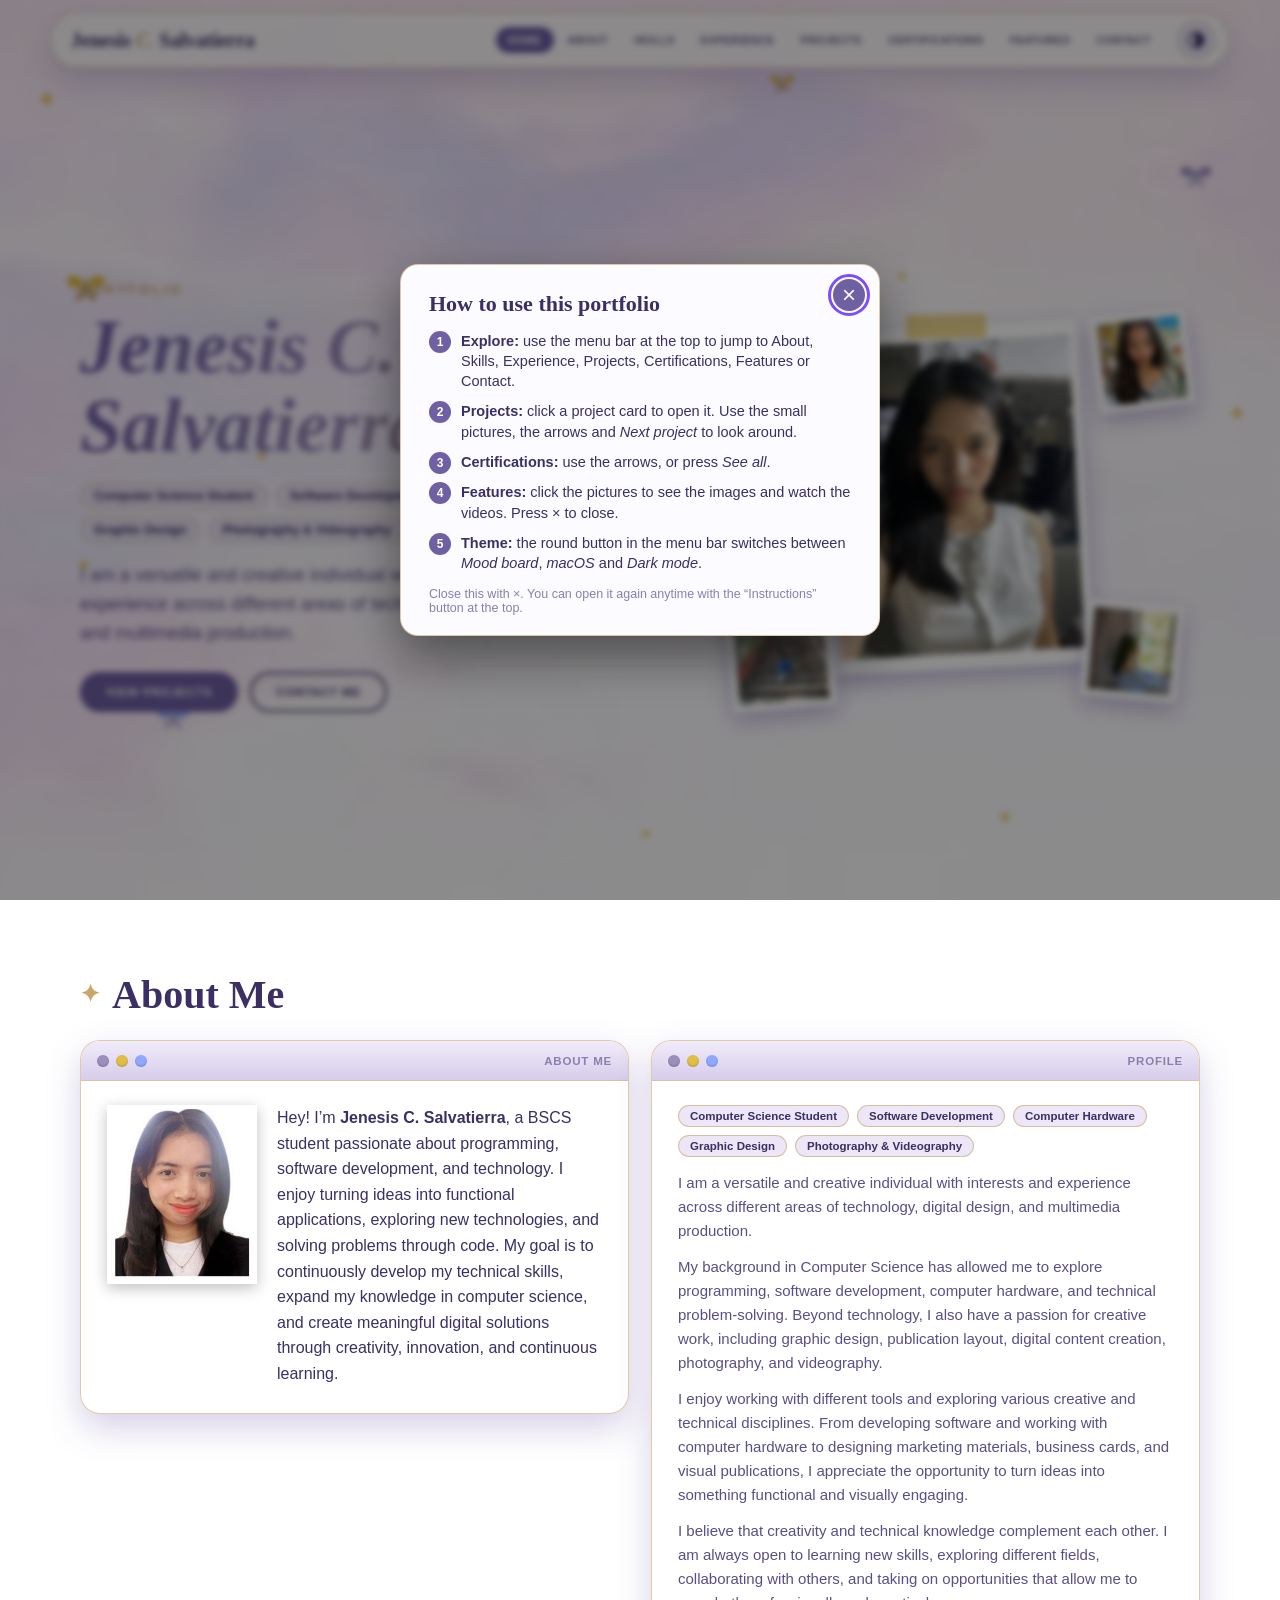
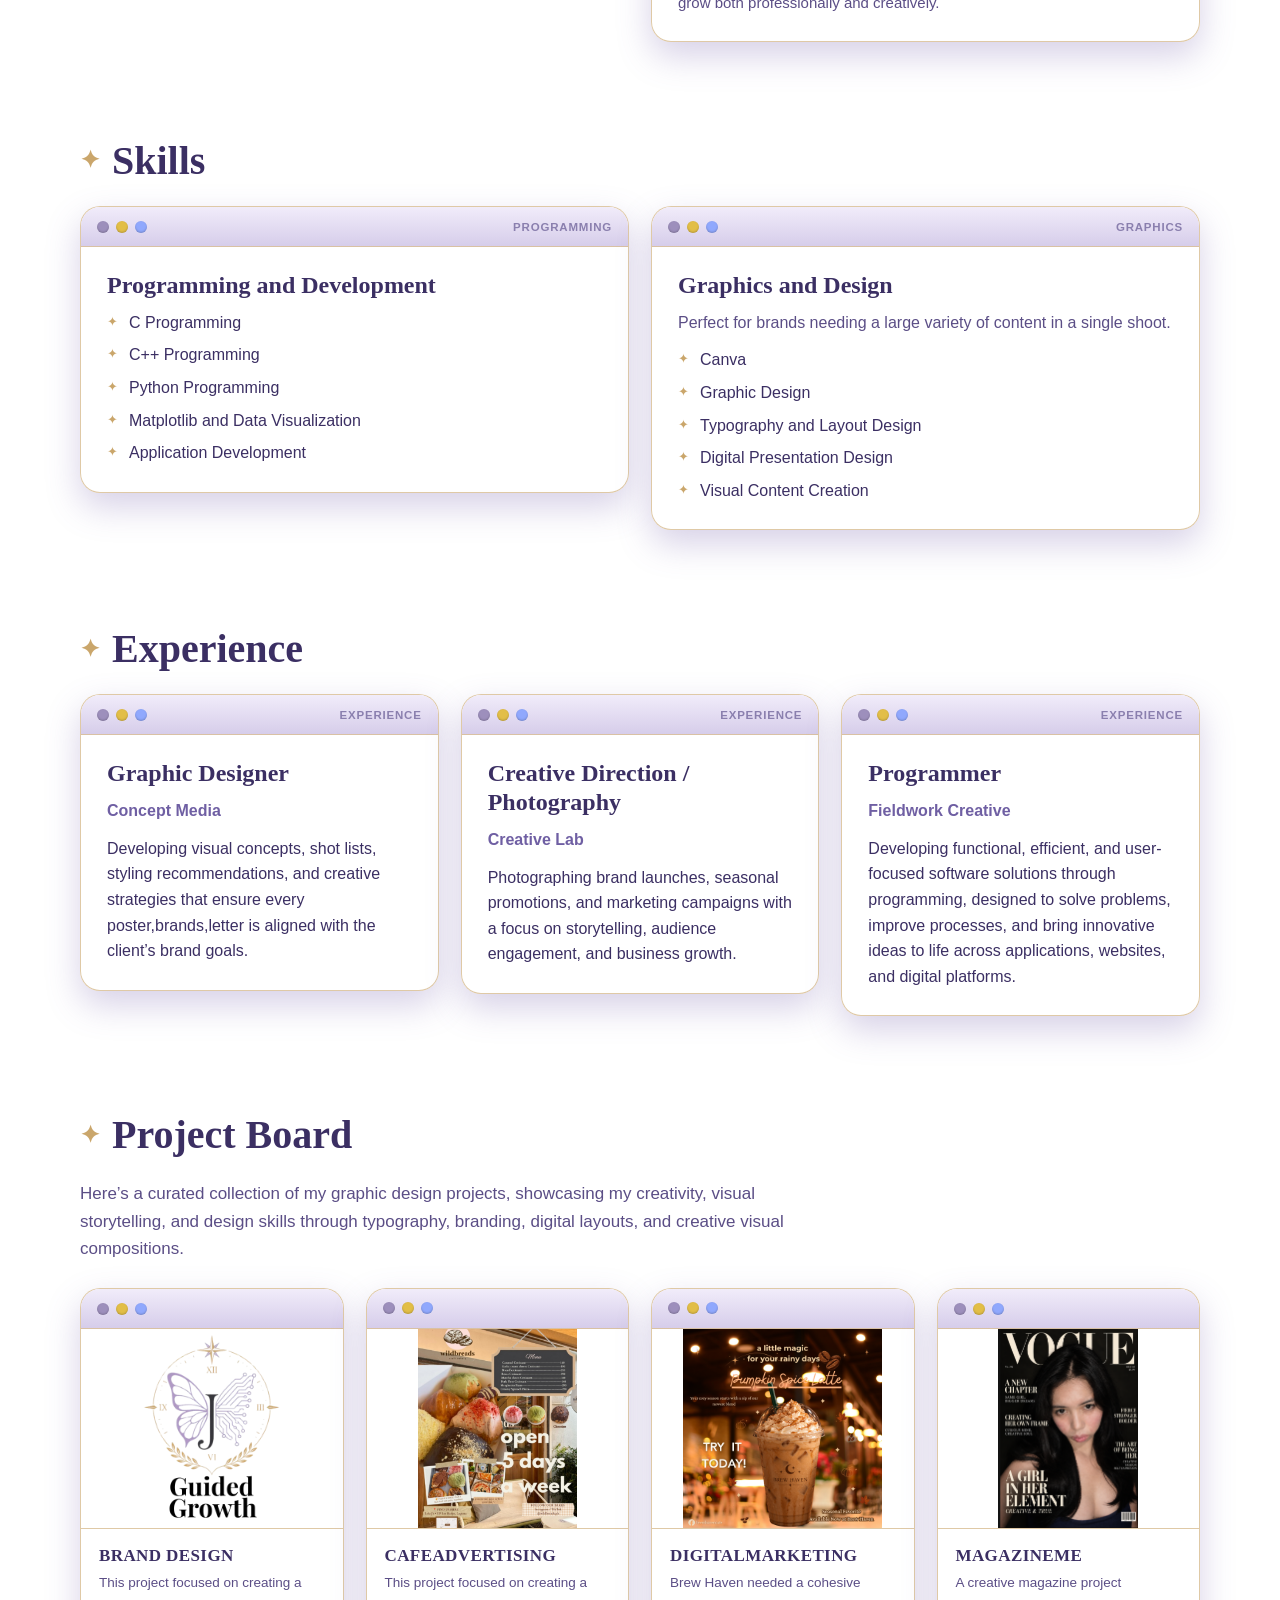
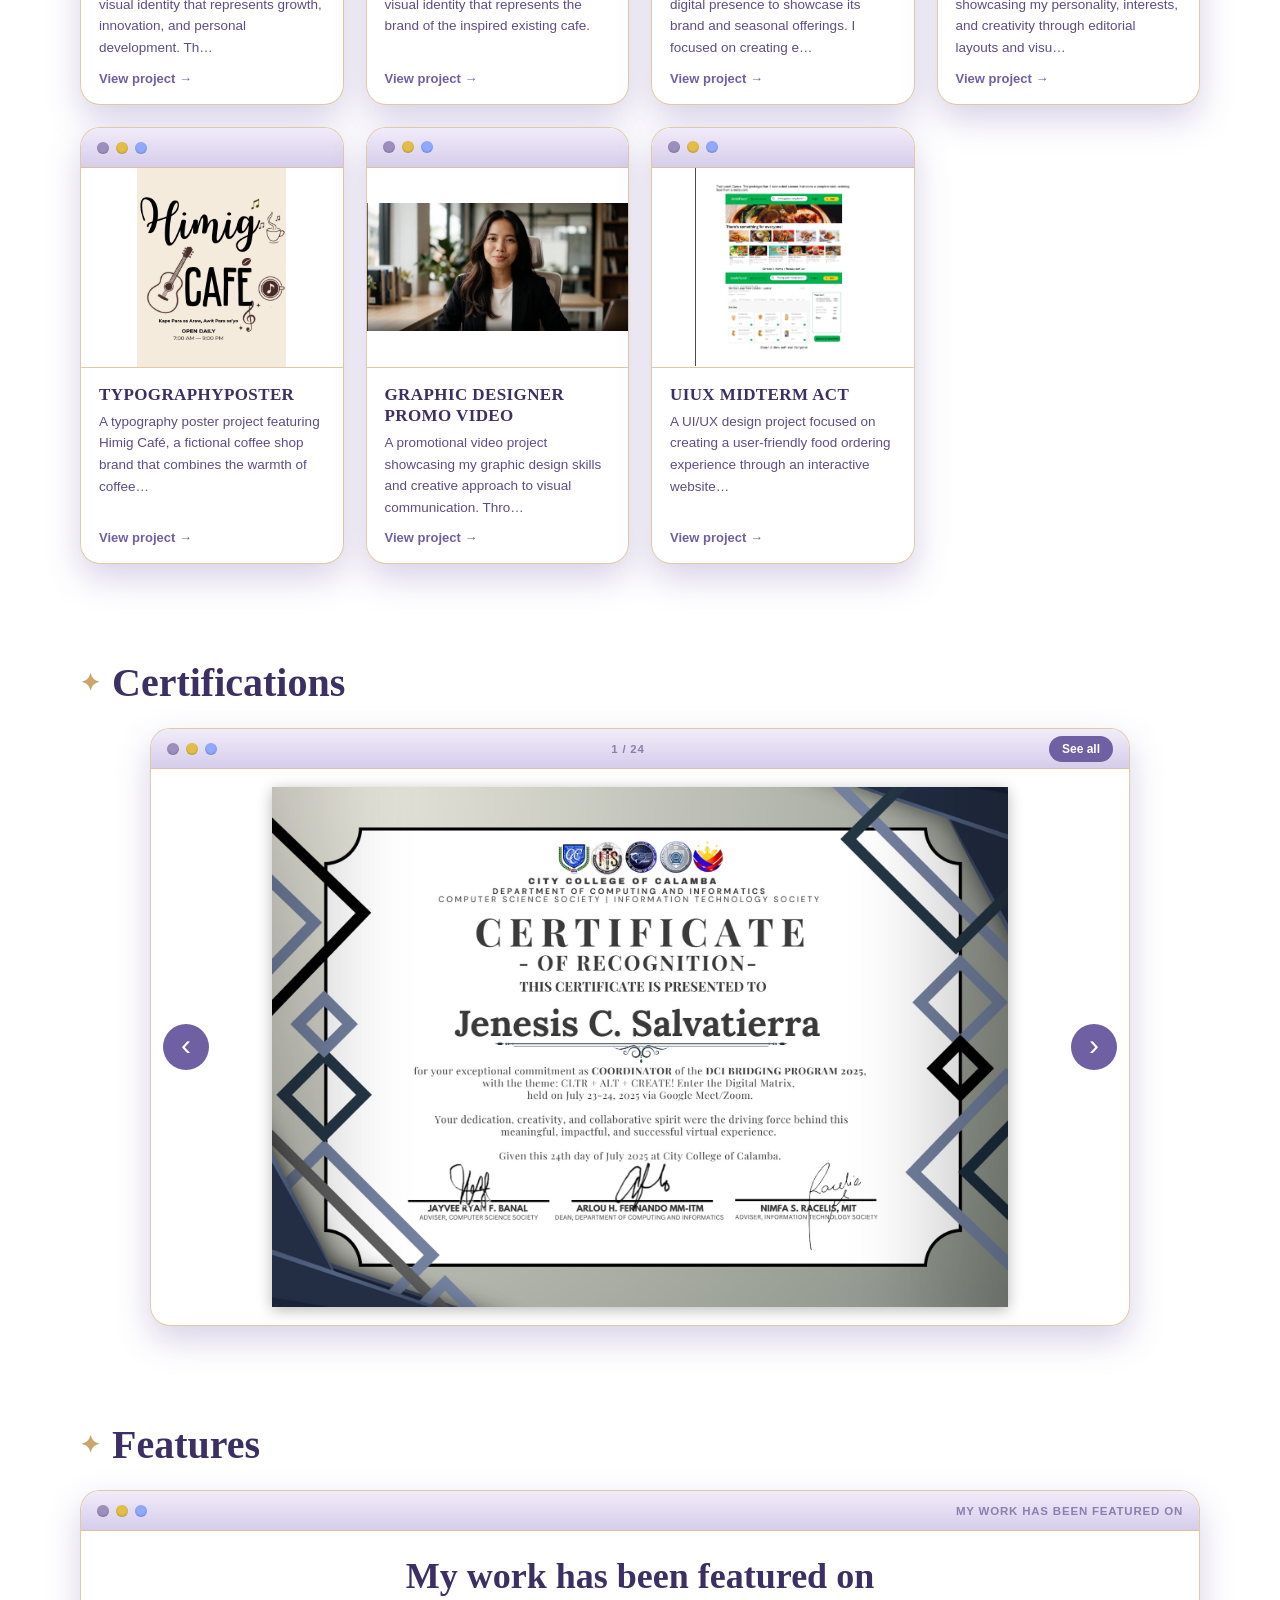
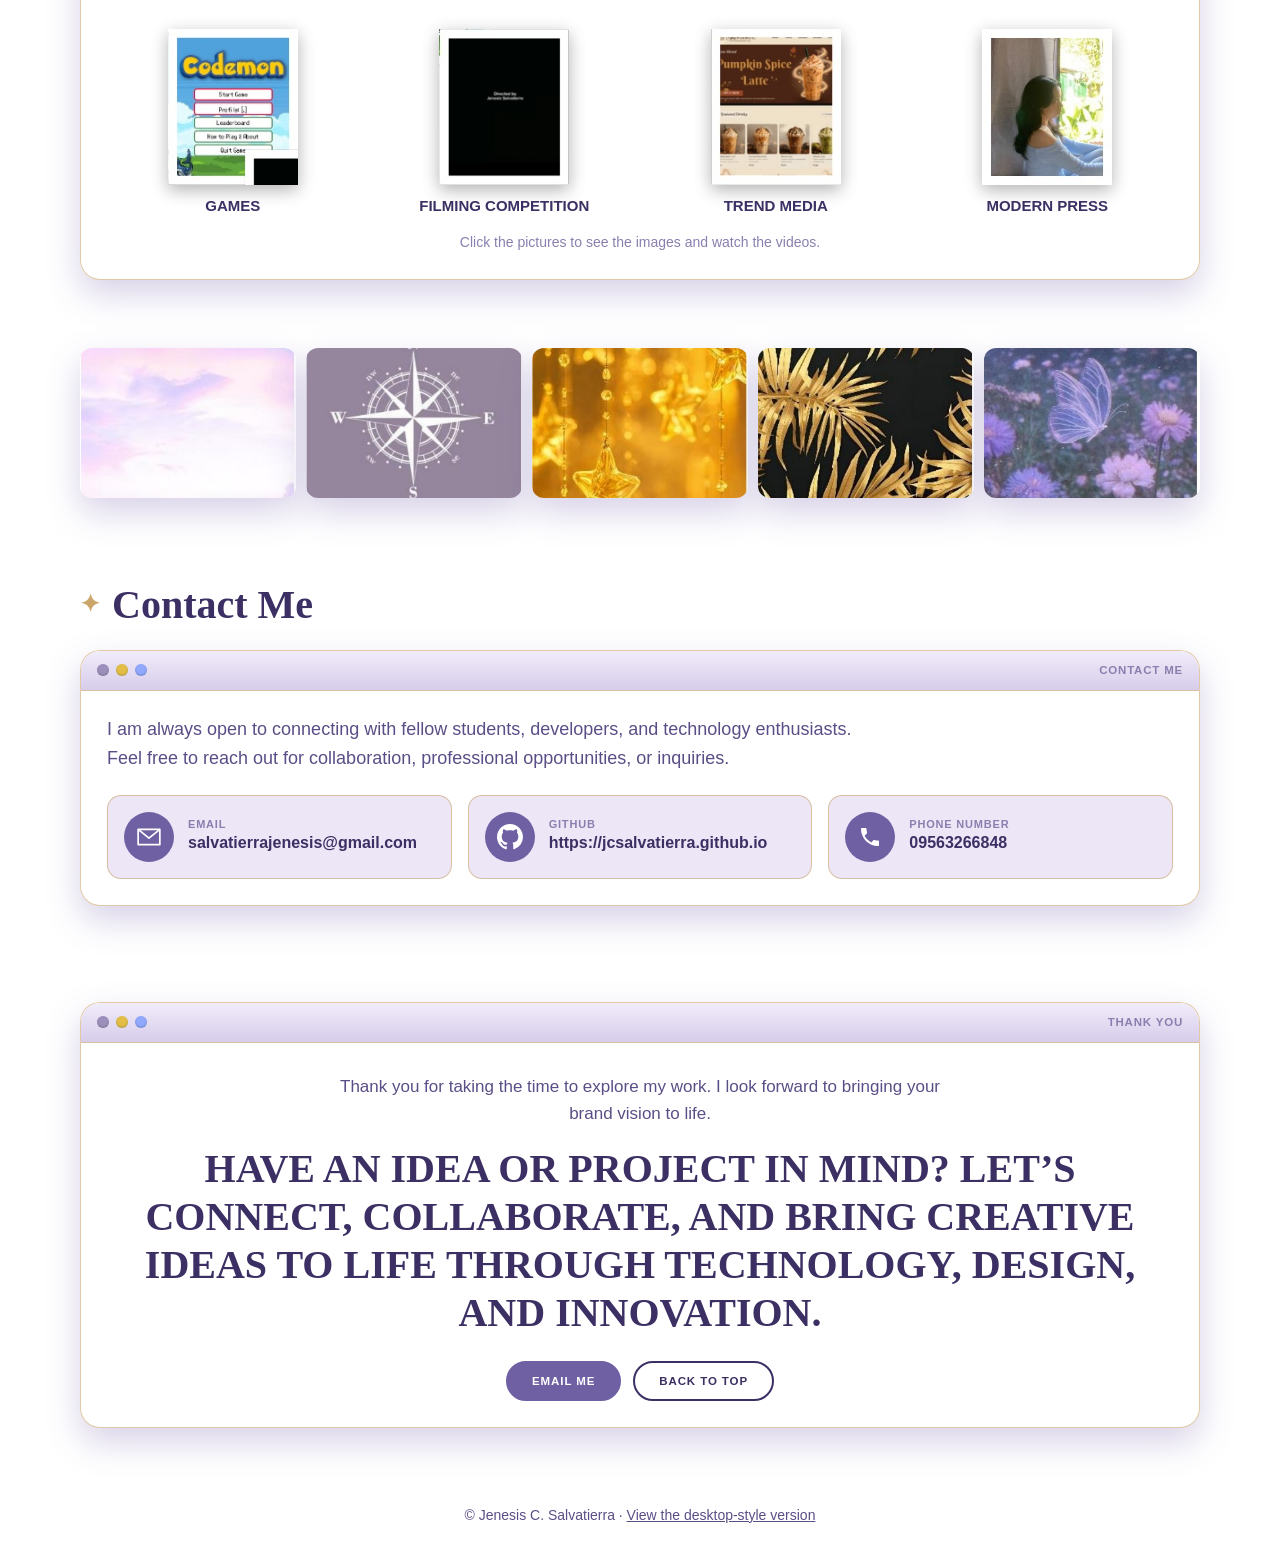
==== traditional.html @ 8876b39f "Add files via upload" ====
<!DOCTYPE html>
<html lang="en">
<head>
<meta charset="utf-8">
<meta name="viewport" content="width=device-width, initial-scale=1">
<title>Jenesis C. Salvatierra | Portfolio</title>
<script>try{var t=localStorage.getItem('tradTheme');document.documentElement.dataset.theme=(t==='mac'||t==='dark')?t:'gg'}catch(e){document.documentElement.dataset.theme='gg'}</script>
<link rel="stylesheet" href="css/trad.css">
</head>
<body>
<a class="skip" href="#main">Skip to content</a>
<div id="bgl"></div><div id="decor" aria-hidden="true"></div>

<header class="nav" id="nav">
 <a class="brand" href="#home">Jenesis <i>C.</i> Salvatierra</a>
 <nav id="links" aria-label="Main">
  <a href="#home">Home</a><a href="#about">About</a><a href="#skills">Skills</a><a href="#experience">Experience</a><a href="#projects">Projects</a><a href="#certifications">Certifications</a><a href="#features">Features</a><a href="#contact">Contact</a>
 </nav>
 <div class="acts">
  <button class="pillbtn" id="gbtn" hidden aria-label="Open instructions"><svg viewBox="0 0 24 24" width="16" height="16" fill="none" stroke="currentColor" stroke-width="2" stroke-linecap="round"><circle cx="12" cy="12" r="9"/><path d="M12 11v6M12 7.500v.1"/></svg><span>Instructions</span></button>
  <div class="thwrap"><button class="round" id="themebtn" aria-label="Change theme" aria-haspopup="true" aria-expanded="false"><svg viewBox="0 0 24 24" width="20" height="20" fill="none" stroke="currentColor" stroke-width="2"><circle cx="12" cy="12" r="9"/><path d="M12 3a9 9 0 010 18z" fill="currentColor"/></svg></button>
  <div id="thememenu" role="menu" hidden><p>Theme</p><button role="menuitemradio" data-t="gg" aria-checked="true"><i class="sw-gg"></i>Mood board</button><button role="menuitemradio" data-t="mac" aria-checked="false"><i class="sw-mac"></i>macOS</button><button role="menuitemradio" data-t="dark" aria-checked="false"><i class="sw-dark"></i>Dark mode</button></div></div>
  <button class="round burger" id="burger" aria-label="Menu" aria-expanded="false"><svg viewBox="0 0 24 24" width="20" height="20" stroke="currentColor" stroke-width="2.200" stroke-linecap="round"><path d="M3 6h18M3 12h18M3 18h18"/></svg></button>
 </div>
</header>

<main id="main">
<section id="home" class="hero sec">
 <div class="hero-t rv">
  <p class="eyebrow">Portfolio</p>
  <h1>Jenesis <i>C.</i> Salvatierra</h1>
  <ul class="chips"><li>Computer Science Student</li><li>Software Development</li><li>Computer Hardware</li><li>Graphic Design</li><li>Photography &amp; Videography</li></ul>
  <p class="lead">I am a versatile and creative individual with interests and experience across different areas of technology, digital design, and multimedia production.</p>
  <div class="cta"><a class="btn" href="#projects">View Projects</a><a class="btn ghost" href="#contact">Contact Me</a></div>
 </div>
 <div class="hero-i rv" aria-hidden="false">
  <img class="mark" src="gg_icon.png" alt="">
  <figure class="pol big"><img src="profile.jpg" alt="Portrait of Jenesis C. Salvatierra"></figure>
  <figure class="pol s1"><img src="f_about_0.jpg" alt=""></figure>
  <figure class="pol s2"><img src="f_about_4.jpg" alt=""></figure>
  <figure class="pol s3"><img src="f_about_5.jpg" alt=""></figure>
  <figure class="pol s4"><img src="f_about_6.jpg" alt=""></figure>
 </div>
</section>

<section id="about" class="sec">
 <h2 class="sh rv"><b>✦</b> About Me</h2>
 <div class="grid2">
  <article class="win rv"><div class="wb"><i></i><i></i><i></i><span>about me</span></div>
   <div class="wc about"><img src="portrait.jpg" alt="Jenesis C. Salvatierra" class="ab-img"><p>Hey! I’m <b>Jenesis C. Salvatierra</b>, a BSCS student passionate about programming, software development, and technology. I enjoy turning ideas into functional applications, exploring new technologies, and solving problems through code. My goal is to continuously develop my technical skills, expand my knowledge in computer science, and create meaningful digital solutions through creativity, innovation, and continuous learning.</p></div></article>
  <article class="win rv"><div class="wb"><i></i><i></i><i></i><span>profile</span></div>
   <div class="wc prof"><ul class="chips sm"><li>Computer Science Student</li><li>Software Development</li><li>Computer Hardware</li><li>Graphic Design</li><li>Photography &amp; Videography</li></ul>
   <p>I am a versatile and creative individual with interests and experience across different areas of technology, digital design, and multimedia production.</p>
   <p>My background in Computer Science has allowed me to explore programming, software development, computer hardware, and technical problem-solving. Beyond technology, I also have a passion for creative work, including graphic design, publication layout, digital content creation, photography, and videography.</p>
   <p>I enjoy working with different tools and exploring various creative and technical disciplines. From developing software and working with computer hardware to designing marketing materials, business cards, and visual publications, I appreciate the opportunity to turn ideas into something functional and visually engaging.</p>
   <p>I believe that creativity and technical knowledge complement each other. I am always open to learning new skills, exploring different fields, collaborating with others, and taking on opportunities that allow me to grow both professionally and creatively.</p></div></article>
 </div>
</section>

<section id="skills" class="sec">
 <h2 class="sh rv"><b>✦</b> Skills</h2>
 <div class="grid2">
  <article class="win rv"><div class="wb"><i></i><i></i><i></i><span>programming</span></div><div class="wc"><h3>Programming and Development</h3><ul class="list"><li>C Programming</li><li>C++ Programming</li><li>Python Programming</li><li>Matplotlib and Data Visualization</li><li>Application Development</li></ul></div></article>
  <article class="win rv"><div class="wb"><i></i><i></i><i></i><span>graphics</span></div><div class="wc"><h3>Graphics and Design</h3><p class="sub">Perfect for brands needing a large variety of content in a single shoot.</p><ul class="list"><li>Canva</li><li>Graphic Design</li><li>Typography and Layout Design</li><li>Digital Presentation Design</li><li>Visual Content Creation</li></ul></div></article>
 </div>
</section>

<section id="experience" class="sec">
 <h2 class="sh rv"><b>✦</b> Experience</h2>
 <div class="grid3">
  <article class="win rv"><div class="wb"><i></i><i></i><i></i><span>experience</span></div><div class="wc"><h3>Graphic Designer</h3><p class="org">Concept Media</p><p>Developing visual concepts, shot lists, styling recommendations, and creative strategies that ensure every poster,brands,letter is aligned with the client’s brand goals.</p></div></article>
  <article class="win rv"><div class="wb"><i></i><i></i><i></i><span>experience</span></div><div class="wc"><h3>Creative Direction / Photography</h3><p class="org">Creative Lab</p><p>Photographing brand launches, seasonal promotions, and marketing campaigns with a focus on storytelling, audience engagement, and business growth.</p></div></article>
  <article class="win rv"><div class="wb"><i></i><i></i><i></i><span>experience</span></div><div class="wc"><h3>Programmer</h3><p class="org">Fieldwork Creative</p><p>Developing functional, efficient, and user-focused software solutions through programming, designed to solve problems, improve processes, and bring innovative ideas to life across applications, websites, and digital platforms.</p></div></article>
 </div>
</section>

<section id="projects" class="sec">
 <h2 class="sh rv"><b>✦</b> Project Board</h2>
 <p class="intro rv">Here’s a curated collection of my graphic design projects, showcasing my creativity, visual storytelling, and design skills through typography, branding, digital layouts, and creative visual compositions.</p>
 <div class="pgrid" id="pgrid"></div>
</section>

<section id="certifications" class="sec">
 <h2 class="sh rv"><b>✦</b> Certifications</h2>
 <article class="win rv cert" id="cert"><div class="wb"><i></i><i></i><i></i><span id="ccnt"></span><button class="mini" id="cseeall">See all</button></div>
  <div class="cview"><button class="ar l" id="cprev" aria-label="Previous certificate">‹</button><div class="cimg" id="cimg"></div><button class="ar r" id="cnext" aria-label="Next certificate">›</button></div>
  <div class="cgrid" id="cgrid"></div></article>
</section>

<section id="features" class="sec">
 <h2 class="sh rv"><b>✦</b> Features</h2>
 <article class="win rv"><div class="wb"><i></i><i></i><i></i><span>my work has been featured on</span></div>
  <div class="wc"><h3 class="center big">My work has been featured on</h3>
  <div class="fgrid" id="fgrid"></div>
  <p class="hint">Click the pictures to see the images and watch the videos.</p></div></article>
</section>

<div class="strip" aria-hidden="true"><img src="mb_sky.jpg" alt=""><img src="mb_compass.jpg" alt=""><img src="mb_stars.jpg" alt=""><img src="mb_leaves.jpg" alt=""><img src="mb_butterfly.jpg" alt=""></div>

<section id="contact" class="sec">
 <h2 class="sh rv"><b>✦</b> Contact Me</h2>
 <article class="win rv"><div class="wb"><i></i><i></i><i></i><span>contact me</span></div>
  <div class="wc"><p class="lead2">I am always open to connecting with fellow students, developers, and technology enthusiasts. Feel free to reach out for collaboration, professional opportunities, or inquiries.</p>
  <ul class="contact">
   <li><span class="ci"><svg viewBox="0 0 24 24" width="26" height="26" fill="none" stroke="currentColor" stroke-width="1.600" stroke-linejoin="round"><rect x="2" y="5" width="20" height="14"/><path d="M2 5l10 8 10-8"/></svg></span><div><small>Email</small><a href="mailto:salvatierrajenesis@gmail.com">salvatierrajenesis@gmail.com</a></div></li>
   <li><span class="ci"><svg viewBox="0 0 16 16" width="26" height="26" fill="currentColor"><path d="M8 0C3.58 0 0 3.58 0 8c0 3.54 2.29 6.53 5.47 7.59.4.07.55-.17.55-.38 0-.19-.01-.82-.01-1.49-2.01.37-2.53-.49-2.69-.94-.09-.23-.48-.94-.82-1.13-.28-.15-.68-.52-.01-.53.63-.01 1.08.58 1.23.82.72 1.21 1.87.87 2.33.66.07-.52.28-.87.51-1.07-1.78-.2-3.64-.89-3.64-3.95 0-.87.31-1.59.82-2.15-.08-.2-.36-1.02.08-2.12 0 0 .67-.21 2.2.82.64-.18 1.32-.27 2-.27.68 0 1.36.09 2 .27 1.53-1.04 2.2-.82 2.2-.82.44 1.1.16 1.92.08 2.12.51.56.82 1.27.82 2.15 0 3.07-1.87 3.75-3.65 3.95.29.25.54.73.54 1.48 0 1.07-.01 1.93-.01 2.2 0 .21.15.46.55.38A8.013 8.013 0 0016 8c0-4.42-3.58-8-8-8z"/></svg></span><div><small>GitHub</small><a href="https://jcsalvatierra.github.io" target="_blank" rel="noopener">https://jcsalvatierra.github.io</a></div></li>
   <li><span class="ci"><svg viewBox="0 0 24 24" width="24" height="24" fill="currentColor"><path d="M6.600 10.800c1.400 2.800 3.800 5.100 6.600 6.600l2.200-2.200c.3-.3.7-.4 1-.2 1.100.4 2.300.6 3.600.6.6 0 1 .4 1 1V20c0 .6-.4 1-1 1C10.600 21 3 13.400 3 4c0-.6.4-1 1-1h3.500c.6 0 1 .4 1 1 0 1.300.2 2.500.6 3.600.1.300 0 .7-.2 1z"/></svg></span><div><small>Phone Number</small><a href="tel:09563266848">09563266848</a></div></li>
  </ul></div></article>
</section>

<section id="thanks" class="sec thanks">
 <article class="win rv"><div class="wb"><i></i><i></i><i></i><span>thank you</span></div>
  <div class="wc center"><p class="tk">Thank you for taking the time to explore my work. I look forward to bringing your brand vision to life.</p>
  <h2 class="tkh">HAVE AN IDEA OR PROJECT IN MIND? LET’S CONNECT, COLLABORATE, AND BRING CREATIVE IDEAS TO LIFE THROUGH TECHNOLOGY, DESIGN, AND INNOVATION.</h2>
  <div class="cta c"><a class="btn" href="mailto:salvatierrajenesis@gmail.com">Email Me</a><a class="btn ghost" href="#home">Back to top</a></div></div></article>
</section>
</main>

<footer class="foot"><p>© Jenesis C. Salvatierra · <a href="index.html">View the desktop-style version</a></p></footer>

<!-- project viewer -->
<div id="pv" class="ov" role="dialog" aria-modal="true" aria-labelledby="pvt" hidden>
 <div class="win pvw"><div class="wb"><i></i><i></i><i></i><b id="pvt"></b><button class="x" id="pvx" aria-label="Close project">×</button></div>
  <div class="pvb"><div class="pvl"><div class="stage"><button class="ar l" id="pip" aria-label="Previous image">‹</button><img id="pvi" alt=""><button class="ar r" id="pin" aria-label="Next image">›</button></div><div class="ths" id="pvth"></div></div>
  <div class="pvr"><div id="pvd" class="pvd"></div><div id="pvk" class="pvk"></div><div class="pvnav"><a id="pprev" href="#projects">‹ Previous project</a><a id="pnext" href="#projects">Next project ›</a></div></div></div></div>
</div>
<!-- features viewer -->
<div id="fv" class="ov" role="dialog" aria-modal="true" aria-labelledby="ft" hidden>
 <div class="win fvw"><div class="wb"><i></i><i></i><i></i><b id="ft"></b><button class="x" id="fx" aria-label="Close preview">×</button></div>
  <div class="fh"><span id="fa"></span></div><iframe id="ff" title="Preview" allowfullscreen></iframe><p class="fn">If the preview doesn’t load, use “Open in new tab”.</p></div>
</div>
<!-- instructions -->
<div id="guide" class="ov gd" role="dialog" aria-modal="true" aria-labelledby="gt">
 <div class="gbox"><button class="x" id="gx" aria-label="Close instructions">×</button><h2 id="gt">How to use this portfolio</h2><ol>
 <li><b>Explore:</b> use the menu bar at the top to jump to About, Skills, Experience, Projects, Certifications, Features or Contact.</li>
 <li><b>Projects:</b> click a project card to open it. Use the small pictures, the arrows and <i>Next project</i> to look around.</li>
 <li><b>Certifications:</b> use the arrows, or press <i>See all</i>.</li>
 <li><b>Features:</b> click the pictures to see the images and watch the videos. Press × to close.</li>
 <li><b>Theme:</b> the round button in the menu bar switches between <i>Mood board</i>, <i>macOS</i> and <i>Dark mode</i>.</li></ol>
 <p class="gf">Close this with ×. You can open it again anytime with the “Instructions” button at the top.</p></div>
</div>

<script src="js/data.js"></script>
<script src="js/trad.js"></script>
</body>
</html>
---- css/trad.css ----
/* ===== Themes ===== */
:root,[data-theme=gg]{--bgimg:url(../bg_gg.jpg);--bgf:none;--ov:rgba(255,255,255,.28);--ink:#3b2f63;--ink2:#5b4e86;--muted:#8a7fae;--card:rgba(255,255,255,.86);--bar:linear-gradient(#f1ecfa,#d6cdea);--line:rgba(202,166,107,.6);--acc:#6f5fa3;--acc-h:#8575b8;--acc-ink:#fff;--gold:#CAA66B;--chip:#ece6f7;--nav:rgba(255,255,255,.72);--sh:0 14px 34px rgba(110,90,170,.28);--r:20px;--dr:#9D8FBC;--do:#E2BE47;--dg:#90A8FD;--hf:"Playfair Display",Georgia,"Times New Roman",serif;--lf:"Lovelo","Montserrat","Arial Black",Arial,sans-serif;--page:#fcfbff}
[data-theme=mac]{--bgimg:url(../wallpaper.jpg);--bgf:grayscale(1) brightness(1.12);--ov:rgba(255,255,255,.42);--ink:#111;--ink2:#444;--muted:#777;--card:rgba(255,255,255,.92);--bar:linear-gradient(#f8f8f8,#d3d3d3);--line:#cfcfcf;--acc:#1c1c1e;--acc-h:#3a3a3c;--acc-ink:#fff;--gold:#888;--chip:#ececec;--nav:rgba(255,255,255,.7);--sh:0 12px 28px rgba(0,0,0,.28);--r:14px;--dr:#ff3b30;--do:#ffa31a;--dg:#2cc840;--hf:"Helvetica Neue",Helvetica,Arial,sans-serif;--lf:Arial,sans-serif;--page:#fff}
[data-theme=dark]{--bgimg:url(../wallpaper.jpg);--bgf:grayscale(1) brightness(.3) contrast(1.05);--ov:rgba(0,0,0,0);--ink:#f2f2f7;--ink2:#c7c7cc;--muted:#98989d;--card:rgba(36,36,39,.9);--bar:linear-gradient(#48484b,#2d2d2f);--line:#3a3a3c;--acc:#f2f2f7;--acc-h:#d1d1d6;--acc-ink:#1c1c1e;--gold:#999;--chip:#3a3a3c;--nav:rgba(30,30,33,.75);--sh:0 14px 34px rgba(0,0,0,.6);--r:14px;--dr:#ff3b30;--dg:#2cc840;--do:#ffa31a;--hf:"Helvetica Neue",Helvetica,Arial,sans-serif;--lf:Arial,sans-serif;--page:#1c1c1e}
*{box-sizing:border-box;margin:0;padding:0}
html{scroll-behavior:smooth;scroll-padding-top:92px}
@media (prefers-reduced-motion:reduce){html{scroll-behavior:auto}*{animation:none!important;transition:none!important}.rv{opacity:1!important;transform:none!important}}
body{font:16px/1.6 "Helvetica Neue",Helvetica,Arial,sans-serif;color:var(--ink);min-height:100vh;overflow-x:hidden}
body.lock{overflow:hidden}
#bgl{position:fixed;inset:0;z-index:-2;background:var(--bgimg) center/cover no-repeat;filter:var(--bgf)}
#bgl:after{content:"";position:absolute;inset:0;background:var(--ov)}
#decor{position:fixed;inset:0;z-index:-1;pointer-events:none;display:none}
[data-theme=gg] #decor{display:block}
@keyframes bf{0%,100%{transform:translateY(0) rotate(-6deg)}50%{transform:translateY(-14px) rotate(6deg)}}
@keyframes tw{0%,100%{opacity:.3;transform:scale(.8)}50%{opacity:1;transform:scale(1.15)}}
.bf{position:absolute;animation:bf 6s ease-in-out infinite}.sp{position:absolute;animation:tw 3.5s ease-in-out infinite}
a{color:inherit;text-decoration:none}
a:focus-visible,button:focus-visible{outline:3px solid #7c4dff;outline-offset:2px}
.skip{position:absolute;left:-999px;top:8px;background:var(--acc);color:var(--acc-ink);padding:8px 14px;border-radius:8px;z-index:200}
.skip:focus{left:8px}
/* nav */
.nav{position:sticky;top:12px;z-index:50;margin:12px auto 0;width:min(1180px,calc(100% - 24px));display:flex;align-items:center;gap:14px;padding:8px 14px;border-radius:999px;background:var(--nav);backdrop-filter:blur(14px);-webkit-backdrop-filter:blur(14px);border:1px solid var(--line);box-shadow:var(--sh)}
.brand{font:600 20px var(--hf);white-space:nowrap;padding-left:6px}.brand i{font-style:italic;color:var(--gold)}
#links{display:flex;gap:2px;margin-left:auto}
#links a{padding:7px 12px;border-radius:999px;font:600 13.5px Arial,sans-serif;color:var(--ink2);transition:background .15s,color .15s}
[data-theme=gg] #links a{font-family:var(--lf);font-size:10.5px;letter-spacing:.6px;text-transform:uppercase}
#links a:hover{background:var(--chip)}
#links a[aria-current=true]{background:var(--acc);color:var(--acc-ink)}
.acts{display:flex;align-items:center;gap:8px}
.round,.pillbtn{border:1px solid var(--line);background:var(--chip);color:var(--ink);cursor:pointer;display:flex;align-items:center;justify-content:center}
.round{width:38px;height:38px;border-radius:50%}
.pillbtn{height:38px;padding:0 14px;border-radius:19px;gap:6px;font:600 13px Arial,sans-serif}
.pillbtn[hidden]{display:none}
.round:hover,.pillbtn:hover{background:var(--acc);color:var(--acc-ink)}
.burger{display:none}
.thwrap{position:relative}
#thememenu{position:absolute;right:0;top:48px;width:200px;padding:8px;border-radius:14px;background:var(--card);color:var(--ink);border:1px solid var(--line);box-shadow:var(--sh);backdrop-filter:blur(14px);z-index:60}
#thememenu[hidden]{display:none}
#thememenu p{font:600 11px Arial,sans-serif;text-transform:uppercase;letter-spacing:.8px;opacity:.6;padding:4px 8px 6px}
#thememenu button{display:flex;align-items:center;gap:10px;width:100%;border:0;background:none;color:inherit;padding:8px;border-radius:9px;cursor:pointer;font:14px Arial,sans-serif;text-align:left}
#thememenu button:hover{background:var(--chip)}
#thememenu i{width:22px;height:22px;border-radius:50%;border:1px solid rgba(0,0,0,.25);flex:none}
#thememenu button[aria-checked=true]:after{content:"✓";margin-left:auto;font-weight:700}
.sw-mac{background:linear-gradient(135deg,#fff 50%,#9a9a9a 50%)}.sw-dark{background:linear-gradient(135deg,#444 50%,#111 50%)}.sw-gg{background:linear-gradient(135deg,#C1B9D5 34%,#E2BE47 34% 67%,#90A8FD 67%)}
/* layout */
.sec{width:min(1120px,calc(100% - 32px));margin:0 auto;padding:84px 0 12px}
.sh{font:600 clamp(28px,4vw,40px)/1.15 var(--hf);margin-bottom:22px;display:flex;align-items:center;gap:12px}
.sh b{color:var(--gold);font-size:.6em}
.grid2{display:grid;grid-template-columns:1fr 1fr;gap:22px;align-items:start}
.grid3{display:grid;grid-template-columns:repeat(3,1fr);gap:22px;align-items:start}
.rv{opacity:0;transform:translateY(26px);transition:opacity .6s ease,transform .6s ease}.rv.in{opacity:1;transform:none}
/* windows */
.win{background:var(--card);border:1px solid var(--line);border-radius:var(--r);box-shadow:var(--sh);overflow:hidden;backdrop-filter:blur(10px);-webkit-backdrop-filter:blur(10px)}
.wb{display:flex;align-items:center;gap:7px;padding:0 16px;height:40px;background:var(--bar);border-bottom:1px solid var(--line)}
.wb i{width:12px;height:12px;border-radius:50%;flex:none;box-shadow:inset 0 -1px 2px rgba(0,0,0,.2)}
.wb i:nth-child(1){background:var(--dr)}.wb i:nth-child(2){background:var(--do)}.wb i:nth-child(3){background:var(--dg)}
.wb span,.wb b{margin-left:auto;font:600 11.5px Arial,sans-serif;text-transform:uppercase;letter-spacing:.8px;color:var(--muted)}
.wb b{margin:0 auto;color:var(--ink);font-size:12px;overflow:hidden;text-overflow:ellipsis;white-space:nowrap;padding:0 8px}
.wc{padding:24px 26px 26px}
.wc h3{font:600 24px/1.2 var(--hf);margin-bottom:10px}
.wc p+p{margin-top:12px}
.org{font-weight:700;color:var(--acc);margin-bottom:8px}
.sub{color:var(--ink2);margin-bottom:12px}
.list{list-style:none;display:grid;gap:7px}
.list li{padding-left:22px;position:relative}.list li:before{content:"✦";position:absolute;left:0;color:var(--gold);font-size:.8em;top:2px}
.center{text-align:center}.big{font-size:clamp(24px,3.4vw,36px)!important}
/* hero */
.hero{display:grid;grid-template-columns:1.1fr .9fr;gap:30px;align-items:center;min-height:calc(100vh - 80px);padding-top:50px}
.eyebrow{font:600 13px Arial,sans-serif;text-transform:uppercase;letter-spacing:3px;color:var(--gold);margin-bottom:10px}
[data-theme=gg] .eyebrow{font-family:var(--lf)}
.hero h1{font:600 clamp(40px,6.4vw,76px)/1.04 var(--hf);margin-bottom:18px}
[data-theme=gg] .hero h1{background:linear-gradient(100deg,#6f5fa3,#9D8FBC 45%,#CAA66B 85%);-webkit-background-clip:text;background-clip:text;color:transparent;font-style:italic}
.hero h1 i{font-style:italic}
.chips{list-style:none;display:flex;flex-wrap:wrap;gap:8px;margin-bottom:18px}
.chips li{background:var(--chip);border:1px solid var(--line);border-radius:999px;padding:5px 13px;font:600 12.5px Arial,sans-serif}
.chips.sm li{font-size:11.5px;padding:4px 11px}
.lead{font-size:18px;color:var(--ink2);max-width:520px;margin-bottom:24px}
.cta{display:flex;gap:12px;flex-wrap:wrap}.cta.c{justify-content:center}
.btn{display:inline-block;padding:12px 24px;border-radius:999px;background:var(--acc);color:var(--acc-ink);font:600 14px Arial,sans-serif;border:2px solid var(--acc);transition:transform .15s,background .15s;cursor:pointer}
[data-theme=gg] .btn{font-family:var(--lf);font-size:11.5px;letter-spacing:.9px;text-transform:uppercase}
.btn:hover{transform:translateY(-2px);background:var(--acc-h);border-color:var(--acc-h)}
.btn.ghost{background:transparent;color:var(--ink);border-color:var(--ink)}
.btn.ghost:hover{background:var(--ink);color:var(--page)}
.hero-i{position:relative;height:460px;display:flex;align-items:center;justify-content:center}
.mark{position:absolute;width:300px;opacity:.2;left:50%;top:50%;translate:-50% -50%}
.pol{position:absolute;background:#fff;padding:7px;box-shadow:0 8px 22px rgba(0,0,0,.3)}
[data-theme=gg] .pol{box-shadow:0 8px 22px rgba(110,90,170,.4)}
.pol img{display:block;width:100%;height:100%;object-fit:cover}
.pol.big{position:relative;width:260px;transform:rotate(-3deg);padding:8px}.pol.big img{height:327px}
.pol.big:before{content:"";position:absolute;left:50%;top:-12px;width:80px;height:24px;margin-left:-40px;background:rgba(226,190,71,.6);transform:rotate(2deg)}
[data-theme=mac] .pol.big:before,[data-theme=dark] .pol.big:before{background:rgba(190,190,190,.6)}
.s1{width:104px;height:104px;left:2%;top:4%;transform:rotate(6deg)}.s2{width:96px;height:96px;right:2%;top:10%;transform:rotate(-7deg)}.s3{width:104px;height:104px;left:4%;bottom:4%;transform:rotate(-5deg)}.s4{width:96px;height:96px;right:4%;bottom:6%;transform:rotate(5deg)}
/* about */
.about{display:grid;grid-template-columns:150px 1fr;gap:20px;align-items:start}
.ab-img{width:150px;box-shadow:0 4px 14px rgba(0,0,0,.25);background:#fff;border:4px solid #fff}
.prof p{color:var(--ink2);font-size:15px}.prof .chips{margin-bottom:14px}
/* projects */
.intro{max-width:760px;margin-bottom:26px;color:var(--ink2);font-size:17px}
.pgrid{display:grid;grid-template-columns:repeat(auto-fill,minmax(260px,1fr));gap:22px}
.pc{display:flex;flex-direction:column;transition:transform .2s,box-shadow .2s}
.pc:hover{transform:translateY(-6px)}
.pimg{height:200px;background:#fff;display:flex;align-items:center;justify-content:center;border-bottom:1px solid var(--line)}
.pimg img{max-width:100%;max-height:100%;object-fit:contain}
.pcb{padding:16px 18px 18px;display:flex;flex-direction:column;gap:6px;flex:1}
.pt{font:600 17px/1.25 var(--hf);text-transform:uppercase;letter-spacing:.4px}
.pe{font-size:13.5px;color:var(--ink2)}
.go{margin-top:auto;padding-top:6px;font:700 13px Arial,sans-serif;color:var(--acc)}
/* certs */
.cert{max-width:980px;margin:0 auto}
.mini{margin-left:auto;border:0;border-radius:14px;height:26px;padding:0 13px;background:var(--acc);color:var(--acc-ink);font:600 12px Arial,sans-serif;cursor:pointer}
.mini:hover{background:var(--acc-h)}
.cert .wb span{margin-left:auto;margin-right:10px}
.cview{display:flex;align-items:center;gap:8px;padding:18px 12px}
.cimg{flex:1;height:min(62vh,520px);display:flex;align-items:center;justify-content:center}
.cimg img{max-width:100%;max-height:100%;object-fit:contain;background:#fff;box-shadow:0 3px 14px rgba(0,0,0,.28)}
.ar{width:46px;height:46px;border-radius:50%;border:0;background:var(--acc);color:var(--acc-ink);font:400 30px/42px Arial,sans-serif;cursor:pointer;flex:none;padding:0 0 4px}
.ar:hover{background:var(--acc-h)}
.cgrid{padding:18px;display:grid;grid-template-columns:repeat(auto-fill,minmax(150px,1fr));gap:14px;max-height:62vh;overflow-y:auto}
.cgrid[hidden]{display:none}
.cgi{border:0;background:#fff;padding:6px;height:120px;display:flex;align-items:center;justify-content:center;cursor:pointer;position:relative;box-shadow:0 1px 6px rgba(0,0,0,.25);border-radius:4px}
.cgi:hover{transform:scale(1.04)}.cgi img{max-width:100%;max-height:100%;object-fit:contain}
.cgi i{position:absolute;left:5px;top:5px;background:var(--acc);color:var(--acc-ink);font:600 10px Arial,sans-serif;padding:1px 6px;border-radius:8px;font-style:normal}
.cert.gm .cview{display:none}.cert:not(.gm) .cgrid{display:none}
/* features */
.fgrid{display:grid;grid-template-columns:repeat(4,1fr);gap:20px;margin:24px 0 6px}
.fc{border:0;background:none;color:inherit;cursor:pointer;display:flex;flex-direction:column;align-items:center;gap:12px;padding:6px;border-radius:12px;transition:transform .2s}
.fc:hover{transform:translateY(-5px)}
.fc img{width:130px;height:156px;object-fit:cover;background:#fff;box-shadow:0 5px 16px rgba(0,0,0,.3)}
.fc span{font:700 15px/1.2 Arial,sans-serif;text-transform:uppercase;text-align:center}
.hint{text-align:center;color:var(--muted);font-size:14px;margin-top:10px}
.strip{width:min(1120px,calc(100% - 32px));margin:56px auto 0;display:none;grid-template-columns:repeat(5,1fr);gap:10px}
[data-theme=gg] .strip{display:grid}
.strip img{width:100%;height:150px;object-fit:cover;border-radius:12px;box-shadow:var(--sh)}
/* contact + thanks */
.lead2{font-size:18px;color:var(--ink2);max-width:780px;margin-bottom:22px}
.contact{list-style:none;display:grid;grid-template-columns:repeat(3,1fr);gap:16px}
.contact li{display:flex;gap:14px;align-items:center;background:var(--chip);border:1px solid var(--line);border-radius:14px;padding:16px}
.ci{width:50px;height:50px;border-radius:50%;background:var(--acc);color:var(--acc-ink);display:flex;align-items:center;justify-content:center;flex:none}
.contact small{display:block;font:700 11px Arial,sans-serif;text-transform:uppercase;letter-spacing:.8px;color:var(--muted)}
.contact a{word-break:break-all;font-weight:600}.contact a:hover{text-decoration:underline}
.thanks{padding-bottom:50px}
.tk{font-size:17px;color:var(--ink2);max-width:640px;margin:6px auto 18px!important}
.tkh{font:600 clamp(24px,3.6vw,40px)/1.2 var(--hf);margin-bottom:24px}
[data-theme=mac] .tkh,[data-theme=dark] .tkh{font-weight:400;letter-spacing:-.3px}
.foot{text-align:center;padding:26px 16px 40px;font-size:14px;color:var(--ink2)}
.foot a{text-decoration:underline}
/* overlays */
.ov{position:fixed;inset:0;z-index:100;display:flex;align-items:center;justify-content:center;padding:18px;background:rgba(0,0,0,.45);backdrop-filter:blur(3px);-webkit-backdrop-filter:blur(3px)}
.ov[hidden]{display:none}
.x{margin-left:auto;width:28px;height:28px;border-radius:50%;border:0;background:var(--acc);color:var(--acc-ink);font:400 20px/28px Arial,sans-serif;cursor:pointer;padding:0;flex:none}
.x:hover{background:#c0392b;color:#fff}
.pvw{width:min(1080px,100%);max-height:94vh;display:flex;flex-direction:column;background:var(--page)}
.pvb{display:grid;grid-template-columns:1.15fr 1fr;gap:22px;padding:20px;overflow-y:auto}
.stage{position:relative;height:min(52vh,440px);display:flex;align-items:center;justify-content:center;background:#fff;border:1px solid var(--line);border-radius:10px}
.stage img{max-width:100%;max-height:100%;object-fit:contain}
.stage .ar{position:absolute;top:50%;translate:0 -50%;width:38px;height:38px;font-size:26px;line-height:34px;opacity:.9}.stage .l{left:8px}.stage .r{right:8px}
.ths{display:flex;gap:8px;margin-top:12px;overflow-x:auto;padding-bottom:6px}
.ths button{flex:none;width:64px;height:64px;background:#fff;border:1px solid var(--line);padding:3px;cursor:pointer;border-radius:6px}
.ths button img{width:100%;height:100%;object-fit:contain}
.ths button[aria-current=true]{outline:2px solid var(--acc2,#8a4dff);outline-offset:1px;border-color:#8a4dff}
.pvd{font-size:15.5px;color:var(--ink2);margin-bottom:16px}
.pvk{display:grid;gap:10px;margin-bottom:20px}
.pvk a{display:block;background:var(--chip);border:1px solid var(--line);border-radius:12px;padding:10px 14px;font-size:14px;word-break:break-all}
.pvk a b{display:block;font:700 11px Arial,sans-serif;text-transform:uppercase;letter-spacing:.8px;color:var(--muted)}
.pvk a:hover{border-color:var(--acc)}
.pvnav{display:flex;gap:10px;flex-wrap:wrap}
.pvnav a{flex:1;text-align:center;padding:10px 14px;border-radius:999px;background:var(--acc);color:var(--acc-ink);font:600 13px Arial,sans-serif;min-width:140px}
.pvnav a:hover{background:var(--acc-h)}
.fvw{width:min(980px,100%);height:min(86vh,720px);display:flex;flex-direction:column;background:var(--page)}
.fh{padding:10px 16px;border-bottom:1px solid var(--line)}.fh span{display:flex;gap:8px;flex-wrap:wrap}
.fb{background:var(--acc);color:var(--acc-ink);border-radius:14px;padding:5px 13px;font:600 12px Arial,sans-serif}.fb:hover{background:var(--acc-h)}
#ff{flex:1;width:100%;border:0;background:#fafafa}
.fn{height:28px;line-height:28px;text-align:center;font:12px Arial,sans-serif;color:var(--muted)}
.gd .gbox{position:relative;width:min(480px,100%);max-height:92vh;overflow:auto;background:var(--page);color:var(--ink);border:1px solid var(--line);border-radius:18px;padding:26px 28px 20px;box-shadow:0 20px 50px rgba(0,0,0,.45);transform-origin:top right;transition:transform .4s ease-in,opacity .4s ease-in}
.gd.out{background:transparent}
.gd.out .gbox{transform:translate(calc(50vw - 50% - 40px),calc(-50vh + 50px)) scale(.1);opacity:0}
.gbox h2{font:600 22px var(--hf);margin-bottom:14px;padding-right:34px}
.gbox .x{position:absolute;right:14px;top:14px;width:32px;height:32px;line-height:32px;font-size:24px}
.gbox ol{list-style:none;counter-reset:g;display:grid;gap:10px}
.gbox li{counter-increment:g;position:relative;padding-left:32px;font:14.5px/1.4 Arial,sans-serif}
.gbox li:before{content:counter(g);position:absolute;left:0;top:0;width:22px;height:22px;border-radius:50%;background:var(--acc);color:var(--acc-ink);font:700 12px/22px Arial,sans-serif;text-align:center}
.gbox .gf{margin-top:14px;font:12.5px Arial,sans-serif;color:var(--muted)}
/* responsive */
@media (max-width:980px){
 .burger{display:flex}
 #links{display:none;position:absolute;left:0;right:0;top:calc(100% + 8px);flex-direction:column;background:var(--card);border:1px solid var(--line);border-radius:20px;padding:10px;box-shadow:var(--sh);backdrop-filter:blur(14px)}
 .nav.open #links{display:flex}
 #links a{padding:11px 14px}
 .acts{margin-left:auto}
 .hero,.grid2,.pvb{grid-template-columns:1fr}
 .hero{min-height:0}.hero-i{height:400px}
 .grid3,.contact{grid-template-columns:1fr}
 .fgrid{grid-template-columns:repeat(2,1fr)}
 .strip{grid-template-columns:repeat(3,1fr)}.strip img:nth-child(n+4){display:none}
}
@media (max-width:560px){
 .pillbtn span{display:none}.pillbtn{width:38px;padding:0}
 .about{grid-template-columns:1fr}.ab-img{width:130px}
 .wc{padding:20px 18px}.cview{padding:12px 6px}.ar{width:38px;height:38px;font-size:26px;line-height:34px}
 .brand{font-size:17px}
}
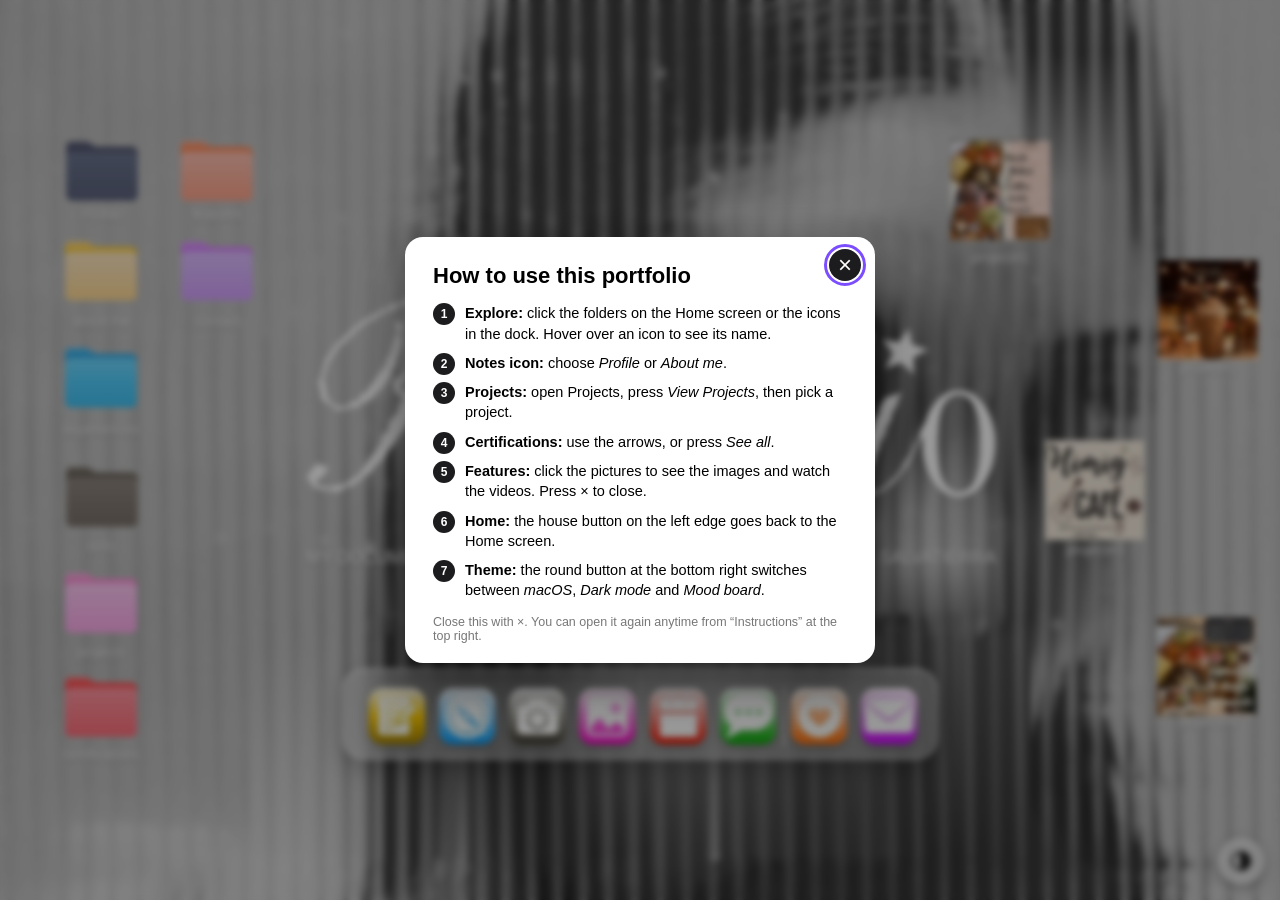
==== commit c68e259b: "Add files via upload" ====
--- a/traditional.html
+++ b/traditional.html
@@ -4,143 +4,26 @@
 <meta charset="utf-8">
 <meta name="viewport" content="width=device-width, initial-scale=1">
 <title>Jenesis C. Salvatierra | Portfolio</title>
-<script>try{var t=localStorage.getItem('tradTheme');document.documentElement.dataset.theme=(t==='mac'||t==='dark')?t:'gg'}catch(e){document.documentElement.dataset.theme='gg'}</script>
-<link rel="stylesheet" href="css/trad.css">
+<script>try{var t=localStorage.getItem("theme");if(t)document.documentElement.dataset.theme=t}catch(e){}</script>
+<link rel="stylesheet" href="css/style.css">
 </head>
 <body>
-<a class="skip" href="#main">Skip to content</a>
-<div id="bgl"></div><div id="decor" aria-hidden="true"></div>
-
-<header class="nav" id="nav">
- <a class="brand" href="#home">Jenesis <i>C.</i> Salvatierra</a>
- <nav id="links" aria-label="Main">
-  <a href="#home">Home</a><a href="#about">About</a><a href="#skills">Skills</a><a href="#experience">Experience</a><a href="#projects">Projects</a><a href="#certifications">Certifications</a><a href="#features">Features</a><a href="#contact">Contact</a>
- </nav>
- <div class="acts">
-  <button class="pillbtn" id="gbtn" hidden aria-label="Open instructions"><svg viewBox="0 0 24 24" width="16" height="16" fill="none" stroke="currentColor" stroke-width="2" stroke-linecap="round"><circle cx="12" cy="12" r="9"/><path d="M12 11v6M12 7.500v.1"/></svg><span>Instructions</span></button>
-  <div class="thwrap"><button class="round" id="themebtn" aria-label="Change theme" aria-haspopup="true" aria-expanded="false"><svg viewBox="0 0 24 24" width="20" height="20" fill="none" stroke="currentColor" stroke-width="2"><circle cx="12" cy="12" r="9"/><path d="M12 3a9 9 0 010 18z" fill="currentColor"/></svg></button>
-  <div id="thememenu" role="menu" hidden><p>Theme</p><button role="menuitemradio" data-t="gg" aria-checked="true"><i class="sw-gg"></i>Mood board</button><button role="menuitemradio" data-t="mac" aria-checked="false"><i class="sw-mac"></i>macOS</button><button role="menuitemradio" data-t="dark" aria-checked="false"><i class="sw-dark"></i>Dark mode</button></div></div>
-  <button class="round burger" id="burger" aria-label="Menu" aria-expanded="false"><svg viewBox="0 0 24 24" width="20" height="20" stroke="currentColor" stroke-width="2.200" stroke-linecap="round"><path d="M3 6h18M3 12h18M3 18h18"/></svg></button>
- </div>
-</header>
-
-<main id="main">
-<section id="home" class="hero sec">
- <div class="hero-t rv">
-  <p class="eyebrow">Portfolio</p>
-  <h1>Jenesis <i>C.</i> Salvatierra</h1>
-  <ul class="chips"><li>Computer Science Student</li><li>Software Development</li><li>Computer Hardware</li><li>Graphic Design</li><li>Photography &amp; Videography</li></ul>
-  <p class="lead">I am a versatile and creative individual with interests and experience across different areas of technology, digital design, and multimedia production.</p>
-  <div class="cta"><a class="btn" href="#projects">View Projects</a><a class="btn ghost" href="#contact">Contact Me</a></div>
- </div>
- <div class="hero-i rv" aria-hidden="false">
-  <img class="mark" src="gg_icon.png" alt="">
-  <figure class="pol big"><img src="profile.jpg" alt="Portrait of Jenesis C. Salvatierra"></figure>
-  <figure class="pol s1"><img src="f_about_0.jpg" alt=""></figure>
-  <figure class="pol s2"><img src="f_about_4.jpg" alt=""></figure>
-  <figure class="pol s3"><img src="f_about_5.jpg" alt=""></figure>
-  <figure class="pol s4"><img src="f_about_6.jpg" alt=""></figure>
- </div>
-</section>
-
-<section id="about" class="sec">
- <h2 class="sh rv"><b>✦</b> About Me</h2>
- <div class="grid2">
-  <article class="win rv"><div class="wb"><i></i><i></i><i></i><span>about me</span></div>
-   <div class="wc about"><img src="portrait.jpg" alt="Jenesis C. Salvatierra" class="ab-img"><p>Hey! I’m <b>Jenesis C. Salvatierra</b>, a BSCS student passionate about programming, software development, and technology. I enjoy turning ideas into functional applications, exploring new technologies, and solving problems through code. My goal is to continuously develop my technical skills, expand my knowledge in computer science, and create meaningful digital solutions through creativity, innovation, and continuous learning.</p></div></article>
-  <article class="win rv"><div class="wb"><i></i><i></i><i></i><span>profile</span></div>
-   <div class="wc prof"><ul class="chips sm"><li>Computer Science Student</li><li>Software Development</li><li>Computer Hardware</li><li>Graphic Design</li><li>Photography &amp; Videography</li></ul>
-   <p>I am a versatile and creative individual with interests and experience across different areas of technology, digital design, and multimedia production.</p>
-   <p>My background in Computer Science has allowed me to explore programming, software development, computer hardware, and technical problem-solving. Beyond technology, I also have a passion for creative work, including graphic design, publication layout, digital content creation, photography, and videography.</p>
-   <p>I enjoy working with different tools and exploring various creative and technical disciplines. From developing software and working with computer hardware to designing marketing materials, business cards, and visual publications, I appreciate the opportunity to turn ideas into something functional and visually engaging.</p>
-   <p>I believe that creativity and technical knowledge complement each other. I am always open to learning new skills, exploring different fields, collaborating with others, and taking on opportunities that allow me to grow both professionally and creatively.</p></div></article>
- </div>
-</section>
-
-<section id="skills" class="sec">
- <h2 class="sh rv"><b>✦</b> Skills</h2>
- <div class="grid2">
-  <article class="win rv"><div class="wb"><i></i><i></i><i></i><span>programming</span></div><div class="wc"><h3>Programming and Development</h3><ul class="list"><li>C Programming</li><li>C++ Programming</li><li>Python Programming</li><li>Matplotlib and Data Visualization</li><li>Application Development</li></ul></div></article>
-  <article class="win rv"><div class="wb"><i></i><i></i><i></i><span>graphics</span></div><div class="wc"><h3>Graphics and Design</h3><p class="sub">Perfect for brands needing a large variety of content in a single shoot.</p><ul class="list"><li>Canva</li><li>Graphic Design</li><li>Typography and Layout Design</li><li>Digital Presentation Design</li><li>Visual Content Creation</li></ul></div></article>
- </div>
-</section>
-
-<section id="experience" class="sec">
- <h2 class="sh rv"><b>✦</b> Experience</h2>
- <div class="grid3">
-  <article class="win rv"><div class="wb"><i></i><i></i><i></i><span>experience</span></div><div class="wc"><h3>Graphic Designer</h3><p class="org">Concept Media</p><p>Developing visual concepts, shot lists, styling recommendations, and creative strategies that ensure every poster,brands,letter is aligned with the client’s brand goals.</p></div></article>
-  <article class="win rv"><div class="wb"><i></i><i></i><i></i><span>experience</span></div><div class="wc"><h3>Creative Direction / Photography</h3><p class="org">Creative Lab</p><p>Photographing brand launches, seasonal promotions, and marketing campaigns with a focus on storytelling, audience engagement, and business growth.</p></div></article>
-  <article class="win rv"><div class="wb"><i></i><i></i><i></i><span>experience</span></div><div class="wc"><h3>Programmer</h3><p class="org">Fieldwork Creative</p><p>Developing functional, efficient, and user-focused software solutions through programming, designed to solve problems, improve processes, and bring innovative ideas to life across applications, websites, and digital platforms.</p></div></article>
- </div>
-</section>
-
-<section id="projects" class="sec">
- <h2 class="sh rv"><b>✦</b> Project Board</h2>
- <p class="intro rv">Here’s a curated collection of my graphic design projects, showcasing my creativity, visual storytelling, and design skills through typography, branding, digital layouts, and creative visual compositions.</p>
- <div class="pgrid" id="pgrid"></div>
-</section>
-
-<section id="certifications" class="sec">
- <h2 class="sh rv"><b>✦</b> Certifications</h2>
- <article class="win rv cert" id="cert"><div class="wb"><i></i><i></i><i></i><span id="ccnt"></span><button class="mini" id="cseeall">See all</button></div>
-  <div class="cview"><button class="ar l" id="cprev" aria-label="Previous certificate">‹</button><div class="cimg" id="cimg"></div><button class="ar r" id="cnext" aria-label="Next certificate">›</button></div>
-  <div class="cgrid" id="cgrid"></div></article>
-</section>
-
-<section id="features" class="sec">
- <h2 class="sh rv"><b>✦</b> Features</h2>
- <article class="win rv"><div class="wb"><i></i><i></i><i></i><span>my work has been featured on</span></div>
-  <div class="wc"><h3 class="center big">My work has been featured on</h3>
-  <div class="fgrid" id="fgrid"></div>
-  <p class="hint">Click the pictures to see the images and watch the videos.</p></div></article>
-</section>
-
-<div class="strip" aria-hidden="true"><img src="mb_sky.jpg" alt=""><img src="mb_compass.jpg" alt=""><img src="mb_stars.jpg" alt=""><img src="mb_leaves.jpg" alt=""><img src="mb_butterfly.jpg" alt=""></div>
-
-<section id="contact" class="sec">
- <h2 class="sh rv"><b>✦</b> Contact Me</h2>
- <article class="win rv"><div class="wb"><i></i><i></i><i></i><span>contact me</span></div>
-  <div class="wc"><p class="lead2">I am always open to connecting with fellow students, developers, and technology enthusiasts. Feel free to reach out for collaboration, professional opportunities, or inquiries.</p>
-  <ul class="contact">
-   <li><span class="ci"><svg viewBox="0 0 24 24" width="26" height="26" fill="none" stroke="currentColor" stroke-width="1.600" stroke-linejoin="round"><rect x="2" y="5" width="20" height="14"/><path d="M2 5l10 8 10-8"/></svg></span><div><small>Email</small><a href="mailto:salvatierrajenesis@gmail.com">salvatierrajenesis@gmail.com</a></div></li>
-   <li><span class="ci"><svg viewBox="0 0 16 16" width="26" height="26" fill="currentColor"><path d="M8 0C3.58 0 0 3.58 0 8c0 3.54 2.29 6.53 5.47 7.59.4.07.55-.17.55-.38 0-.19-.01-.82-.01-1.49-2.01.37-2.53-.49-2.69-.94-.09-.23-.48-.94-.82-1.13-.28-.15-.68-.52-.01-.53.63-.01 1.08.58 1.23.82.72 1.21 1.87.87 2.33.66.07-.52.28-.87.51-1.07-1.78-.2-3.64-.89-3.64-3.95 0-.87.31-1.59.82-2.15-.08-.2-.36-1.02.08-2.12 0 0 .67-.21 2.2.82.64-.18 1.32-.27 2-.27.68 0 1.36.09 2 .27 1.53-1.04 2.2-.82 2.2-.82.44 1.1.16 1.92.08 2.12.51.56.82 1.27.82 2.15 0 3.07-1.87 3.75-3.65 3.95.29.25.54.73.54 1.48 0 1.07-.01 1.93-.01 2.2 0 .21.15.46.55.38A8.013 8.013 0 0016 8c0-4.42-3.58-8-8-8z"/></svg></span><div><small>GitHub</small><a href="https://jcsalvatierra.github.io" target="_blank" rel="noopener">https://jcsalvatierra.github.io</a></div></li>
-   <li><span class="ci"><svg viewBox="0 0 24 24" width="24" height="24" fill="currentColor"><path d="M6.600 10.800c1.400 2.800 3.800 5.100 6.600 6.600l2.200-2.200c.3-.3.7-.4 1-.2 1.100.4 2.300.6 3.600.6.6 0 1 .4 1 1V20c0 .6-.4 1-1 1C10.600 21 3 13.400 3 4c0-.6.4-1 1-1h3.500c.6 0 1 .4 1 1 0 1.300.2 2.500.6 3.600.1.300 0 .7-.2 1z"/></svg></span><div><small>Phone Number</small><a href="tel:09563266848">09563266848</a></div></li>
-  </ul></div></article>
-</section>
-
-<section id="thanks" class="sec thanks">
- <article class="win rv"><div class="wb"><i></i><i></i><i></i><span>thank you</span></div>
-  <div class="wc center"><p class="tk">Thank you for taking the time to explore my work. I look forward to bringing your brand vision to life.</p>
-  <h2 class="tkh">HAVE AN IDEA OR PROJECT IN MIND? LET’S CONNECT, COLLABORATE, AND BRING CREATIVE IDEAS TO LIFE THROUGH TECHNOLOGY, DESIGN, AND INNOVATION.</h2>
-  <div class="cta c"><a class="btn" href="mailto:salvatierrajenesis@gmail.com">Email Me</a><a class="btn ghost" href="#home">Back to top</a></div></div></article>
-</section>
-</main>
-
-<footer class="foot"><p>© Jenesis C. Salvatierra · <a href="index.html">View the desktop-style version</a></p></footer>
-
-<!-- project viewer -->
-<div id="pv" class="ov" role="dialog" aria-modal="true" aria-labelledby="pvt" hidden>
- <div class="win pvw"><div class="wb"><i></i><i></i><i></i><b id="pvt"></b><button class="x" id="pvx" aria-label="Close project">×</button></div>
-  <div class="pvb"><div class="pvl"><div class="stage"><button class="ar l" id="pip" aria-label="Previous image">‹</button><img id="pvi" alt=""><button class="ar r" id="pin" aria-label="Next image">›</button></div><div class="ths" id="pvth"></div></div>
-  <div class="pvr"><div id="pvd" class="pvd"></div><div id="pvk" class="pvk"></div><div class="pvnav"><a id="pprev" href="#projects">‹ Previous project</a><a id="pnext" href="#projects">Next project ›</a></div></div></div></div>
-</div>
-<!-- features viewer -->
-<div id="fv" class="ov" role="dialog" aria-modal="true" aria-labelledby="ft" hidden>
- <div class="win fvw"><div class="wb"><i></i><i></i><i></i><b id="ft"></b><button class="x" id="fx" aria-label="Close preview">×</button></div>
-  <div class="fh"><span id="fa"></span></div><iframe id="ff" title="Preview" allowfullscreen></iframe><p class="fn">If the preview doesn’t load, use “Open in new tab”.</p></div>
-</div>
-<!-- instructions -->
-<div id="guide" class="ov gd" role="dialog" aria-modal="true" aria-labelledby="gt">
- <div class="gbox"><button class="x" id="gx" aria-label="Close instructions">×</button><h2 id="gt">How to use this portfolio</h2><ol>
- <li><b>Explore:</b> use the menu bar at the top to jump to About, Skills, Experience, Projects, Certifications, Features or Contact.</li>
- <li><b>Projects:</b> click a project card to open it. Use the small pictures, the arrows and <i>Next project</i> to look around.</li>
- <li><b>Certifications:</b> use the arrows, or press <i>See all</i>.</li>
- <li><b>Features:</b> click the pictures to see the images and watch the videos. Press × to close.</li>
- <li><b>Theme:</b> the round button in the menu bar switches between <i>Mood board</i>, <i>macOS</i> and <i>Dark mode</i>.</li></ol>
- <p class="gf">Close this with ×. You can open it again anytime with the “Instructions” button at the top.</p></div>
-</div>
-
+<a id="home" href="#/" aria-label="Home page"><svg viewBox="0 0 24 24" fill="none" stroke="currentColor" stroke-width="2" stroke-linecap="round" stroke-linejoin="round"><path d="M3 11l9-8 9 8M5 9.5V21h14V9.5M10 21v-6h4v6"/></svg><span>home</span></a>
+<div id="bg"></div>
+<div id="guide" role="dialog" aria-modal="true" aria-labelledby="gt"><div class="gbox"><button class="gx" aria-label="Close instructions">×</button><h2 id="gt">How to use this portfolio</h2><ol>
+<li><b>Explore:</b> click the folders on the Home screen or the icons in the dock. Hover over an icon to see its name.</li>
+<li><b>Notes icon:</b> choose <i>Profile</i> or <i>About me</i>.</li>
+<li><b>Projects:</b> open Projects, press <i>View Projects</i>, then pick a project.</li>
+<li><b>Certifications:</b> use the arrows, or press <i>See all</i>.</li>
+<li><b>Features:</b> click the pictures to see the images and watch the videos. Press × to close.</li>
+<li><b>Home:</b> the house button on the left edge goes back to the Home screen.</li>
+<li><b>Theme:</b> the round button at the bottom right switches between <i>macOS</i>, <i>Dark mode</i> and <i>Mood board</i>.</li></ol>
+<p class="gf">Close this with ×. You can open it again anytime from “Instructions” at the top right.</p></div></div>
+<button id="gbtn" hidden aria-label="Open instructions"><svg viewBox="0 0 24 24" width="18" height="18" fill="none" stroke="currentColor" stroke-width="2" stroke-linecap="round"><circle cx="12" cy="12" r="9"/><path d="M12 11v6M12 7.500v.1"/></svg>Instructions</button>
+<div id="stage"><div id="decor"></div><main id="view"></main></div>
+<button id="themebtn" aria-label="Change theme" aria-haspopup="true" aria-expanded="false"><svg viewBox="0 0 24 24" fill="none" stroke="currentColor" stroke-width="2"><circle cx="12" cy="12" r="9"/><path d="M12 3a9 9 0 010 18z" fill="currentColor"/></svg></button>
+<div id="thememenu" role="menu" hidden><p>Theme</p><button role="menuitemradio" data-t="mac" aria-checked="true"><i class="sw-mac"></i>macOS</button><button role="menuitemradio" data-t="dark" aria-checked="false"><i class="sw-dark"></i>Dark mode</button><button role="menuitemradio" data-t="gg" aria-checked="false"><i class="sw-gg"></i>Mood board</button></div>
 <script src="js/data.js"></script>
-<script src="js/trad.js"></script>
+<script src="js/app.js"></script>
 </body>
 </html>
--- a/css/style.css
+++ b/css/style.css
@@ -0,0 +1,210 @@
+/* ===== THEMES (variables) ===== */
+:root,[data-theme=mac]{--bg-img:url(../wallpaper.jpg);--bg-fil:none;--ink:#000;--ink2:#444;--muted:#777;--lab:#fff;--labsh:0 1px 3px rgba(0,0,0,.45);
+ --win:linear-gradient(#fff 30%,#ececec);--bar:linear-gradient(#f8f8f8,#d3d3d3);--bar-bd:#c4c4c4;--win-sh:0 12px 28px rgba(0,0,0,.38);--win-r:14px;--win-br:3px;--win-bd:0 solid transparent;
+ --dr:#ff3b30;--do:#ffa31a;--dg:#2cc840;--dock:rgba(255,255,255,.3);--dock-bd:rgba(255,255,255,.4);--dock-ln:rgba(255,255,255,.35);--tip:rgba(150,150,150,.78);
+ --rule:#777;--acc:#1c1c1e;--acc-h:#3a3a3c;--acc-ink:#fff;--card:#fff;--line:#cfcfcf;--chip:#efefef;--page:#fff;--pill:#e3e3e3;
+ --side:linear-gradient(90deg,#e2e2e2,#efefef 60%,#e6e6e6);--sbar:linear-gradient(#f4f4f4,#d9d9d9);--hdr:linear-gradient(#fafafa,#e8e8e8);
+ --hf:"Helvetica Neue",Helvetica,Arial,sans-serif;--lf:Arial,sans-serif;--pi-bg:transparent}
+[data-theme=dark]{--bg-fil:brightness(.33) contrast(1.08);--ink:#f2f2f7;--ink2:#c7c7cc;--muted:#98989d;--win:linear-gradient(#2e2e31,#1f1f21);--bar:linear-gradient(#48484b,#2d2d2f);--bar-bd:#141416;--win-sh:0 14px 34px rgba(0,0,0,.75);
+ --dock:rgba(28,28,30,.55);--dock-bd:rgba(255,255,255,.16);--dock-ln:rgba(255,255,255,.2);--tip:rgba(72,72,76,.92);--rule:#666;--acc:#f2f2f7;--acc-h:#d1d1d6;--acc-ink:#1c1c1e;--card:#2c2c2e;--line:#3a3a3c;--chip:#3a3a3c;--page:#1c1c1e;--pill:#3a3a3c;
+ --side:linear-gradient(90deg,#232325,#2a2a2c);--sbar:linear-gradient(#3a3a3d,#2c2c2e);--hdr:linear-gradient(#303033,#262628);--pi-bg:#fff}
+[data-theme=gg]{--bg-img:url(../bg_gg.jpg);--ink:#3b2f63;--ink2:#5b4e86;--muted:#8a7fae;--lab:#3b2f63;--labsh:0 1px 2px rgba(255,255,255,.9);
+ --win:linear-gradient(rgba(255,255,255,.93),rgba(236,230,250,.92));--bar:linear-gradient(#f1ecfa,#cfc6e6);--bar-bd:rgba(202,166,107,.6);--win-sh:0 16px 38px rgba(110,90,170,.38);--win-r:20px;--win-br:20px;--win-bd:1px solid rgba(202,166,107,.75);
+ --dr:#9D8FBC;--do:#E2BE47;--dg:#90A8FD;--dock:rgba(255,255,255,.5);--dock-bd:rgba(202,166,107,.8);--dock-ln:rgba(202,166,107,.5);--tip:rgba(124,106,178,.92);
+ --rule:#CAA66B;--acc:#6f5fa3;--acc-h:#8575b8;--acc-ink:#fff;--card:#fff;--line:#d9d0ec;--chip:#ece6f7;--page:#fcfbff;--pill:#e4dcf4;
+ --side:linear-gradient(#f3effb,#e2dbf2);--sbar:linear-gradient(#f1ecfa,#d9d0ec);--hdr:linear-gradient(#fdfcff,#ece6f7);
+ --hf:"Playfair Display",Georgia,"Times New Roman",serif;--lf:"Lovelo","Montserrat","Arial Black",Arial,sans-serif}
+*{box-sizing:border-box;margin:0;padding:0}
+html,body{height:100%;overflow:hidden}
+body{background:#cfcfcf;font-family:"Helvetica Neue",Helvetica,Arial,sans-serif;color:var(--ink)}
+#bg{position:fixed;inset:0;z-index:-1;background:var(--bg-img) center/cover no-repeat;filter:var(--bg-fil)}
+#stage{position:absolute;left:0;top:0;width:1280px;height:720px;transform-origin:0 0}
+#view,#decor{position:absolute;inset:0}
+#decor{pointer-events:none;display:none}
+[data-theme=gg] #decor{display:block}
+#view.in>*{animation:in .22s ease-out both}
+@keyframes in{from{opacity:0}to{opacity:1}}
+@keyframes bf{0%,100%{transform:translateY(0) rotate(-6deg)}50%{transform:translateY(-12px) rotate(6deg)}}
+@keyframes tw{0%,100%{opacity:.35;transform:scale(.8)}50%{opacity:1;transform:scale(1.15)}}
+@media (prefers-reduced-motion:reduce){#view.in>*{animation:none}.dk{transition:none!important}.bf,.sp{animation:none!important}}
+.bf{position:absolute;animation:bf 6s ease-in-out infinite}.sp{position:absolute;animation:tw 3.5s ease-in-out infinite}
+a{color:inherit;text-decoration:none}
+a:focus-visible,button:focus-visible{outline:3px solid #7c4dff;outline-offset:2px}
+.abs{position:absolute}
+.fl{position:absolute;display:block;box-shadow:0 2px 8px rgba(0,0,0,.2)}
+[data-theme=gg] .fl{border:3px solid #fff;border-radius:4px;box-shadow:0 4px 12px rgba(110,90,170,.35)}
+.fl.np{box-shadow:none}[data-theme=gg] .fl.np{box-shadow:0 4px 12px rgba(110,90,170,.35)}
+a.fl:hover{transform:scale(1.04)}
+.lab{position:absolute;color:var(--lab);text-shadow:var(--labsh);font-size:14px;text-align:center;width:200px;margin-left:-100px;line-height:16px;white-space:nowrap}
+[data-theme=gg] .lab{font-family:var(--lf);font-size:11.5px;letter-spacing:.4px}
+.lab.sm{font-size:13px;opacity:.9}
+.fm{display:block}.fgg{display:none}
+[data-theme=gg] .fm{display:none}[data-theme=gg] .fgg{display:block}
+/* windows */
+.win{position:absolute;background:var(--win);border-radius:var(--win-r) var(--win-r) var(--win-br) var(--win-br);box-shadow:var(--win-sh);border:var(--win-bd);color:var(--ink);--dw:16px;--dh:16px;--dl:13px;--dt:16px;--dgap:18.5px}
+[data-theme=gg] .win{backdrop-filter:blur(10px);-webkit-backdrop-filter:blur(10px)}
+.bar{position:absolute;left:0;top:0;right:0;border-radius:var(--win-r) var(--win-r) 0 0;background:var(--bar);border-bottom:1px solid var(--bar-bd)}
+.d{position:absolute;display:block;width:var(--dw);height:var(--dh);left:calc(var(--dl) + var(--i)*var(--dgap));top:var(--dt);border-radius:50%;box-shadow:inset 0 -1px 2px rgba(0,0,0,.2)}
+.d.r{background:var(--dr)}.d.o{background:var(--do)}.d.g{background:var(--dg)}
+.t{position:absolute;white-space:nowrap;pointer-events:none}.t a,.t button{pointer-events:auto}
+.cond{display:inline-block;transform-origin:left center;white-space:nowrap;line-height:1;letter-spacing:-.3px;font-weight:400;font-family:var(--hf)}
+[data-theme=gg] .cond{letter-spacing:0;font-weight:500}
+.cond.c{transform-origin:center}
+.rule{position:absolute;height:1px;background:var(--rule)}
+b{font-weight:700}
+/* dock */
+.dock{z-index:10;position:absolute;left:342px;top:578px;width:596px;height:92px;border-radius:22px;background:var(--dock);backdrop-filter:blur(14px) saturate(1.2);-webkit-backdrop-filter:blur(14px) saturate(1.2);border:1px solid var(--dock-bd);box-shadow:0 8px 24px rgba(0,0,0,.25),inset 0 1px 0 rgba(255,255,255,.5)}
+.dock .v1{position:absolute;left:297px;top:0;bottom:0;width:1px;background:var(--dock-ln)}
+.dock .v2{position:absolute;left:441px;top:19px;height:58px;width:1px;background:rgba(255,255,255,.9)}
+[data-theme=gg] .dock .v2{background:#CAA66B}
+.dk{position:absolute;top:18px;width:58px;height:58px;transition:transform .15s ease}
+.dk img,.dk .ic-gg{width:100%;height:100%;display:block;filter:drop-shadow(0 3px 4px rgba(0,0,0,.25))}
+.ic-gg{display:none!important}[data-theme=gg] .ic-gg{display:block!important}[data-theme=gg] .dk>img{display:none}
+.dk:hover{transform:scale(1.2) translateY(-3px);z-index:3}
+.dk.act{transform:scale(1.2) translateY(-1px);z-index:2}
+.dk.act:hover{transform:scale(1.26) translateY(-3px)}
+.tip{position:absolute;bottom:calc(100% + 10px);left:50%;translate:-50% 0;background:var(--tip);color:#fff;font:700 13.5px/24px Arial,sans-serif;padding:0 13px;border-radius:7px;white-space:nowrap;opacity:0;pointer-events:none;transition:opacity .15s}
+[data-theme=gg] .tip{font-family:var(--lf);font-size:11.5px;letter-spacing:.5px}
+.tip:after{content:"";position:absolute;left:50%;top:100%;margin-left:-5px;border:5px solid transparent;border-top-color:var(--tip)}
+.dk:hover .tip,.dk.act .tip{opacity:1}
+/* home wordmark */
+.wm-gg{display:none;position:absolute;left:298px;top:180px;width:710px;height:270px}
+.wm-gg span{display:block;font:italic 500 168px/270px var(--hf);text-align:center;background:linear-gradient(100deg,#6f5fa3,#9D8FBC 38%,#CAA66B 72%,#E2BE47);-webkit-background-clip:text;background-clip:text;color:transparent;filter:drop-shadow(0 3px 6px rgba(255,255,255,.8))}
+[data-theme=gg] .wm-gg{display:block}[data-theme=gg] .wm-mac{display:none}
+.htx{position:absolute;color:var(--lab);text-shadow:var(--labsh);font-size:17.5px;line-height:20px;top:458px}
+[data-theme=gg] .htx{font-family:var(--lf);font-size:14px;letter-spacing:1.5px}
+/* certs */
+.arrow{position:absolute;width:70px;height:78px;border:0;background:none;cursor:pointer}
+.arrow svg{width:100%;height:100%;fill:#9e9e9e;transition:fill .15s}
+[data-theme=gg] .arrow svg{fill:#CAA66B}
+.arrow:hover svg{fill:#7a7a7a}[data-theme=gg] .arrow:hover svg{fill:#9D8FBC}
+.cv{position:absolute;display:flex;align-items:center;justify-content:center}
+.cv img{max-width:100%;max-height:100%;object-fit:contain;background:#fff;box-shadow:0 2px 10px rgba(0,0,0,.25)}
+.cnt{position:absolute;left:0;right:0;bottom:6px;text-align:center;font:13px Arial,sans-serif;color:var(--muted)}
+.cs{position:absolute;right:22px;top:20px;height:30px;padding:0 16px;border:0;border-radius:15px;background:var(--acc);color:var(--acc-ink);font:600 13px Arial,sans-serif;cursor:pointer;z-index:6}
+[data-theme=gg] .cs{font-family:var(--lf);font-size:11px;letter-spacing:.8px}
+.cs:hover{background:var(--acc-h)}
+.cg{position:absolute;left:0;right:0;top:80px;bottom:0;overflow-y:auto;padding:18px 24px;display:none;grid-template-columns:repeat(5,1fr);gap:16px;align-content:start;z-index:4;background:inherit;border-radius:0 0 var(--win-br) var(--win-br);scrollbar-width:thin}
+.win.gm .cg{display:grid}.win.gm .arrow,.win.gm .cv,.win.gm .cnt{display:none}
+.cgi{border:0;background:#fff;padding:6px;height:140px;display:flex;align-items:center;justify-content:center;cursor:pointer;position:relative;box-shadow:0 1px 5px rgba(0,0,0,.25);border-radius:4px}
+.cgi:hover{transform:scale(1.04)}
+.cgi img{max-width:100%;max-height:100%;object-fit:contain}
+.cgi i{position:absolute;left:6px;top:6px;background:var(--acc);color:var(--acc-ink);font:600 10px Arial,sans-serif;padding:1px 6px;border-radius:8px;font-style:normal}
+/* project detail */
+.pd{position:absolute;inset:0;background:var(--page);display:flex;overflow:hidden;color:var(--ink)}
+.side{width:430px;height:100%;background:var(--side);border-right:1px solid var(--line);display:flex;flex-direction:column;position:relative}
+.sbar{height:64px;flex:none;background:var(--sbar);border-bottom:1px solid var(--bar-bd);position:relative;--dw:14px;--dh:14px;--dl:26px;--dt:25px;--dgap:19px}
+.thumbs{flex:1;overflow-y:auto;padding:30px 38px;display:grid;grid-template-columns:1fr 1fr;gap:24px 26px;align-content:start;scrollbar-width:thin}
+.th{background:#fff;border:1px solid #d6d6d6;padding:6px;display:flex;align-items:center;justify-content:center;height:150px;cursor:pointer}
+.th img{max-width:100%;max-height:100%;object-fit:contain}
+.th[aria-current=true]{outline:2px solid #8a4dff;outline-offset:1px}
+.main{flex:1;position:relative;display:flex;flex-direction:column}
+.hdr{height:64px;flex:none;border-bottom:1px solid var(--line);background:var(--hdr);display:flex;align-items:center;padding:0 30px;color:var(--ink2)}
+.hdr .bk,.hdr .mn{width:30px;height:30px;border:0;background:none;cursor:pointer;display:flex;align-items:center;justify-content:center;color:inherit}
+.pill{flex:1;margin:0 40px;height:30px;border-radius:16px;background:var(--pill);font:700 13px/30px Arial,sans-serif;text-align:center;text-transform:uppercase;white-space:nowrap;overflow:hidden;color:var(--ink)}
+[data-theme=gg] .pill{font-family:var(--hf);font-weight:600;letter-spacing:.5px}
+.menu{position:absolute;right:24px;top:58px;background:var(--card);border:1px solid var(--line);border-radius:8px;box-shadow:0 8px 20px rgba(0,0,0,.3);padding:6px;z-index:5;min-width:260px}
+.menu[hidden]{display:none}
+.menu a{display:block;padding:7px 12px;font:600 12px Arial,sans-serif;text-transform:uppercase;border-radius:5px}
+.menu a:hover,.menu a[aria-current=true]{background:var(--chip)}
+.body{flex:1;padding:34px 48px 0;overflow:hidden}
+.pair{display:flex;gap:36px;justify-content:center;align-items:flex-start;height:370px}
+.pi{position:relative;flex:1;max-width:360px;height:100%;display:flex;align-items:flex-start;justify-content:center;background:var(--pi-bg)}
+.pi img{width:100%;height:100%;object-fit:contain;object-position:center top}
+.nx{position:absolute;top:6px;background:#fff;color:#000;border:0;font:600 11px Arial,sans-serif;padding:3px 7px;border-radius:3px;cursor:pointer;box-shadow:0 1px 3px rgba(0,0,0,.25)}
+.nx.n{right:6px}.nx.p{left:6px}
+.txt{display:flex;gap:36px;margin-top:22px;justify-content:center}
+.txt>div{flex:1;max-width:360px;font:14px/1.42 Arial,sans-serif}
+.txt a{word-break:break-all}.txt a:hover{text-decoration:underline}
+.txt p+p{margin-top:6px}
+/* projects board */
+.vp{z-index:5;position:absolute;width:170px;height:32px;border:0;border-radius:16px;background:var(--acc);color:var(--acc-ink);font:600 15px Arial,sans-serif;cursor:pointer;box-shadow:0 2px 6px rgba(0,0,0,.3)}
+[data-theme=gg] .vp{font-family:var(--lf);font-size:12px;letter-spacing:.8px}
+.vp:hover{background:var(--acc-h)}
+.vpl{position:absolute;background:var(--card);border:1px solid var(--line);border-radius:10px;box-shadow:0 6px 18px rgba(0,0,0,.3);padding:14px 24px;z-index:4;color:var(--ink)}
+.vpl[hidden]{display:none}
+.vpl p{font:600 17px Arial,sans-serif;text-align:center;margin-bottom:14px}
+[data-theme=gg] .vpl p{font-family:var(--hf)}
+.vpl div{display:grid;grid-template-columns:1fr 1fr;gap:10px}
+.vpl a{display:block;background:var(--chip);border-radius:8px;padding:8px 12px;text-align:center;font:600 12px Arial,sans-serif;text-transform:uppercase}
+.vpl a:hover{background:var(--acc);color:var(--acc-ink)}
+/* floating buttons */
+#home{position:fixed;left:0;top:50%;translate:0 -50%;z-index:50;width:40px;height:68px;border-radius:0 14px 14px 0;background:rgba(255,255,255,.4);backdrop-filter:blur(14px);-webkit-backdrop-filter:blur(14px);border:1px solid rgba(255,255,255,.55);border-left:0;box-shadow:0 4px 14px rgba(0,0,0,.25);display:flex;align-items:center;justify-content:center;transition:width .15s,background .15s;color:#222}
+[data-theme=dark] #home{background:rgba(40,40,44,.6);color:#f2f2f7;border-color:rgba(255,255,255,.18)}
+[data-theme=gg] #home{background:rgba(255,255,255,.6);color:#6f5fa3;border-color:rgba(202,166,107,.8)}
+#home:hover{width:52px}
+#home svg{width:24px;height:24px}
+#home span,.tb-tip{position:absolute;left:100%;margin-left:8px;background:rgba(150,150,150,.85);color:#fff;font:700 13px/24px Arial,sans-serif;padding:0 11px;border-radius:7px;opacity:0;pointer-events:none;transition:opacity .15s}
+#home:hover span,#home:focus-visible span{opacity:1}
+body.on-home #home{display:none}
+#themebtn{position:fixed;right:16px;bottom:16px;z-index:60;width:46px;height:46px;border-radius:50%;border:1px solid rgba(255,255,255,.6);background:rgba(255,255,255,.45);backdrop-filter:blur(14px);-webkit-backdrop-filter:blur(14px);box-shadow:0 4px 14px rgba(0,0,0,.3);cursor:pointer;color:#222;display:flex;align-items:center;justify-content:center;transition:transform .15s}
+[data-theme=dark] #themebtn{background:rgba(40,40,44,.65);color:#f2f2f7;border-color:rgba(255,255,255,.2)}
+[data-theme=gg] #themebtn{background:rgba(255,255,255,.65);color:#6f5fa3;border-color:#CAA66B}
+#themebtn:hover{transform:scale(1.08)}
+#themebtn svg{width:24px;height:24px}
+#thememenu{position:fixed;right:16px;bottom:72px;z-index:61;width:210px;padding:8px;border-radius:14px;background:rgba(250,250,252,.92);backdrop-filter:blur(16px);-webkit-backdrop-filter:blur(16px);box-shadow:0 10px 30px rgba(0,0,0,.35);border:1px solid rgba(255,255,255,.7);color:#222;font:14px Arial,sans-serif}
+[data-theme=dark] #thememenu{background:rgba(44,44,48,.94);color:#f2f2f7;border-color:rgba(255,255,255,.15)}
+[data-theme=gg] #thememenu{background:rgba(252,250,255,.95);color:#3b2f63;border-color:#CAA66B}
+#thememenu[hidden]{display:none}
+#thememenu p{font:600 11px Arial,sans-serif;text-transform:uppercase;letter-spacing:.8px;opacity:.6;padding:4px 8px 6px}
+#thememenu button{display:flex;align-items:center;gap:10px;width:100%;border:0;background:none;color:inherit;padding:8px;border-radius:9px;cursor:pointer;font:inherit;text-align:left}
+#thememenu button:hover{background:rgba(128,128,128,.18)}
+#thememenu i{width:22px;height:22px;border-radius:50%;border:1px solid rgba(0,0,0,.25);flex:none}
+#thememenu button[aria-checked=true]:after{content:"✓";margin-left:auto;font-weight:700}
+.sw-mac{background:linear-gradient(135deg,#fff 50%,#9a9a9a 50%)}.sw-dark{background:linear-gradient(135deg,#444 50%,#111 50%)}.sw-gg{background:linear-gradient(135deg,#C1B9D5 34%,#E2BE47 34% 67%,#90A8FD 67%)}
+/* features overlay */
+.pol{border:0;background:none;padding:0;cursor:pointer;display:block;transition:transform .15s}
+.pol img{display:block;box-shadow:0 1px 5px rgba(0,0,0,.3)}
+.pol:hover{transform:scale(1.06)}
+.fv{position:absolute;left:0;right:0;top:51px;bottom:0;background:var(--page);z-index:5;display:flex;flex-direction:column;border-radius:0 0 var(--win-br) var(--win-br)}
+.fv[hidden]{display:none}
+.fh{height:44px;flex:none;display:flex;align-items:center;justify-content:space-between;padding:0 18px;border-bottom:1px solid var(--line);font:15px Arial,sans-serif}
+.fh span{display:flex;gap:8px}
+.fb{background:var(--acc);color:var(--acc-ink);border-radius:14px;padding:5px 13px;font:600 12px Arial,sans-serif}
+.fb:hover{background:var(--acc-h)}
+#ff{flex:1;width:100%;border:0;background:#fafafa}
+.fn{flex:none;height:26px;line-height:26px;text-align:center;font:12px Arial,sans-serif;color:var(--muted)}
+.fx{position:absolute;right:14px;top:10px;width:30px;height:30px;border-radius:50%;border:0;background:var(--acc);color:var(--acc-ink);font:400 22px/30px Arial,sans-serif;cursor:pointer;z-index:7;padding:0}
+.fx[hidden]{display:none}.fx:hover{background:#c0392b;color:#fff}
+/* profile */
+.pf{position:absolute;left:0;right:0;top:52px;bottom:0;display:flex;color:var(--ink)}
+.pf aside{width:272px;flex:none;display:flex;flex-direction:column;align-items:center;padding-top:26px}
+.pfp{background:#fff;padding:7px 7px 7px;box-shadow:0 8px 20px rgba(0,0,0,.35);transform:rotate(-3deg);position:relative}
+.pfp img{display:block;width:204px;height:256px;object-fit:cover}
+.pfp:before{content:"";position:absolute;left:50%;top:-12px;width:70px;height:22px;margin-left:-35px;background:rgba(226,190,71,.55);transform:rotate(2deg)}
+[data-theme=mac] .pfp:before,[data-theme=dark] .pfp:before{background:rgba(190,190,190,.55)}
+.pf h2{margin-top:26px;font:600 19px/1.2 var(--hf);text-align:center}
+[data-theme=gg] .pf h2{font-weight:600;font-style:italic;font-size:22px}
+.pfr{flex:1;padding:22px 26px 14px 8px;overflow-y:auto;scrollbar-width:thin}
+.chips{display:flex;flex-wrap:wrap;gap:7px;margin-bottom:14px}
+.chips span{background:var(--chip);border:1px solid var(--line);border-radius:14px;padding:4px 11px;font:600 11.5px Arial,sans-serif}
+[data-theme=gg] .chips span{font-family:var(--lf);font-size:9.5px;letter-spacing:.5px;border-color:#CAA66B}
+.pfr p{font:13.5px/1.52 Arial,sans-serif;color:var(--ink2);margin-bottom:9px}
+
+.arrow svg{stroke:#9e9e9e}[data-theme=gg] .arrow svg{stroke:#CAA66B}.arrow:hover svg{stroke:#7a7a7a}[data-theme=gg] .arrow:hover svg{stroke:#9D8FBC}
+[data-theme=dark] .lg{background:rgba(255,255,255,.88);border-radius:8px;padding:3px}
+.wm-gg:before{content:"";position:absolute;left:215px;right:215px;top:-10px;bottom:-10px;background:url(../gg_icon.png) center/contain no-repeat;opacity:.2}
+
+.dpop{position:absolute;left:54px;bottom:calc(100% + 12px);translate:-50% 0;z-index:12;background:var(--card);color:var(--ink);border:1px solid var(--line);border-radius:12px;padding:6px;box-shadow:0 10px 26px rgba(0,0,0,.35);min-width:130px}
+.dpop[hidden]{display:none}
+.dpop:after{content:"";position:absolute;left:50%;top:100%;margin-left:-6px;border:6px solid transparent;border-top-color:var(--card)}
+.dpop a{display:block;padding:9px 14px;border-radius:8px;font:600 14px Arial,sans-serif;white-space:nowrap}
+.dpop a:hover{background:var(--acc);color:var(--acc-ink)}
+.dock.pop .dk:first-of-type .tip{opacity:0}
+#guide{position:fixed;inset:0;z-index:100;display:flex;align-items:center;justify-content:center;background:rgba(0,0,0,.4);backdrop-filter:blur(3px);-webkit-backdrop-filter:blur(3px);transition:background .38s}
+#guide[hidden]{display:none}
+.gbox{position:relative;width:min(470px,92vw);max-height:92vh;overflow:auto;background:var(--card);color:var(--ink);border:var(--win-bd);border-radius:18px;padding:26px 28px 20px;box-shadow:0 20px 50px rgba(0,0,0,.45);transform-origin:top right;transition:transform .38s ease-in,opacity .38s ease-in}
+#guide.out{background:transparent}
+#guide.out .gbox{transform:translate(calc(50vw - 100% / 2 - 30px),calc(-50vh + 40px)) scale(.12);opacity:0}
+.gbox h2{font:600 22px var(--hf);margin-bottom:14px;padding-right:30px}
+.gbox ol{list-style:none;counter-reset:g;display:grid;gap:9px}
+.gbox li{counter-increment:g;position:relative;padding-left:32px;font:14.5px/1.4 Arial,sans-serif}
+.gbox li:before{content:counter(g);position:absolute;left:0;top:0;width:22px;height:22px;border-radius:50%;background:var(--acc);color:var(--acc-ink);font:700 12px/22px Arial,sans-serif;text-align:center}
+.gbox .gf{margin-top:14px;font:12.5px Arial,sans-serif;color:var(--muted)}
+.gx{position:absolute;right:14px;top:12px;width:32px;height:32px;border-radius:50%;border:0;background:var(--acc);color:var(--acc-ink);font:400 24px/32px Arial,sans-serif;cursor:pointer;padding:0}
+.gx:hover{background:#c0392b;color:#fff}
+#gbtn{position:fixed;top:14px;right:14px;z-index:55;height:36px;padding:0 15px 0 11px;border-radius:18px;border:1px solid rgba(255,255,255,.6);background:rgba(255,255,255,.55);backdrop-filter:blur(14px);-webkit-backdrop-filter:blur(14px);color:#222;font:600 13px Arial,sans-serif;display:flex;align-items:center;gap:6px;cursor:pointer;box-shadow:0 4px 14px rgba(0,0,0,.3)}
+#gbtn[hidden]{display:none}
+[data-theme=dark] #gbtn{background:rgba(40,40,44,.7);color:#f2f2f7;border-color:rgba(255,255,255,.2)}
+[data-theme=gg] #gbtn{background:rgba(255,255,255,.7);color:#6f5fa3;border-color:#CAA66B}
+@media (prefers-reduced-motion:reduce){.gbox,#guide{transition:none}}
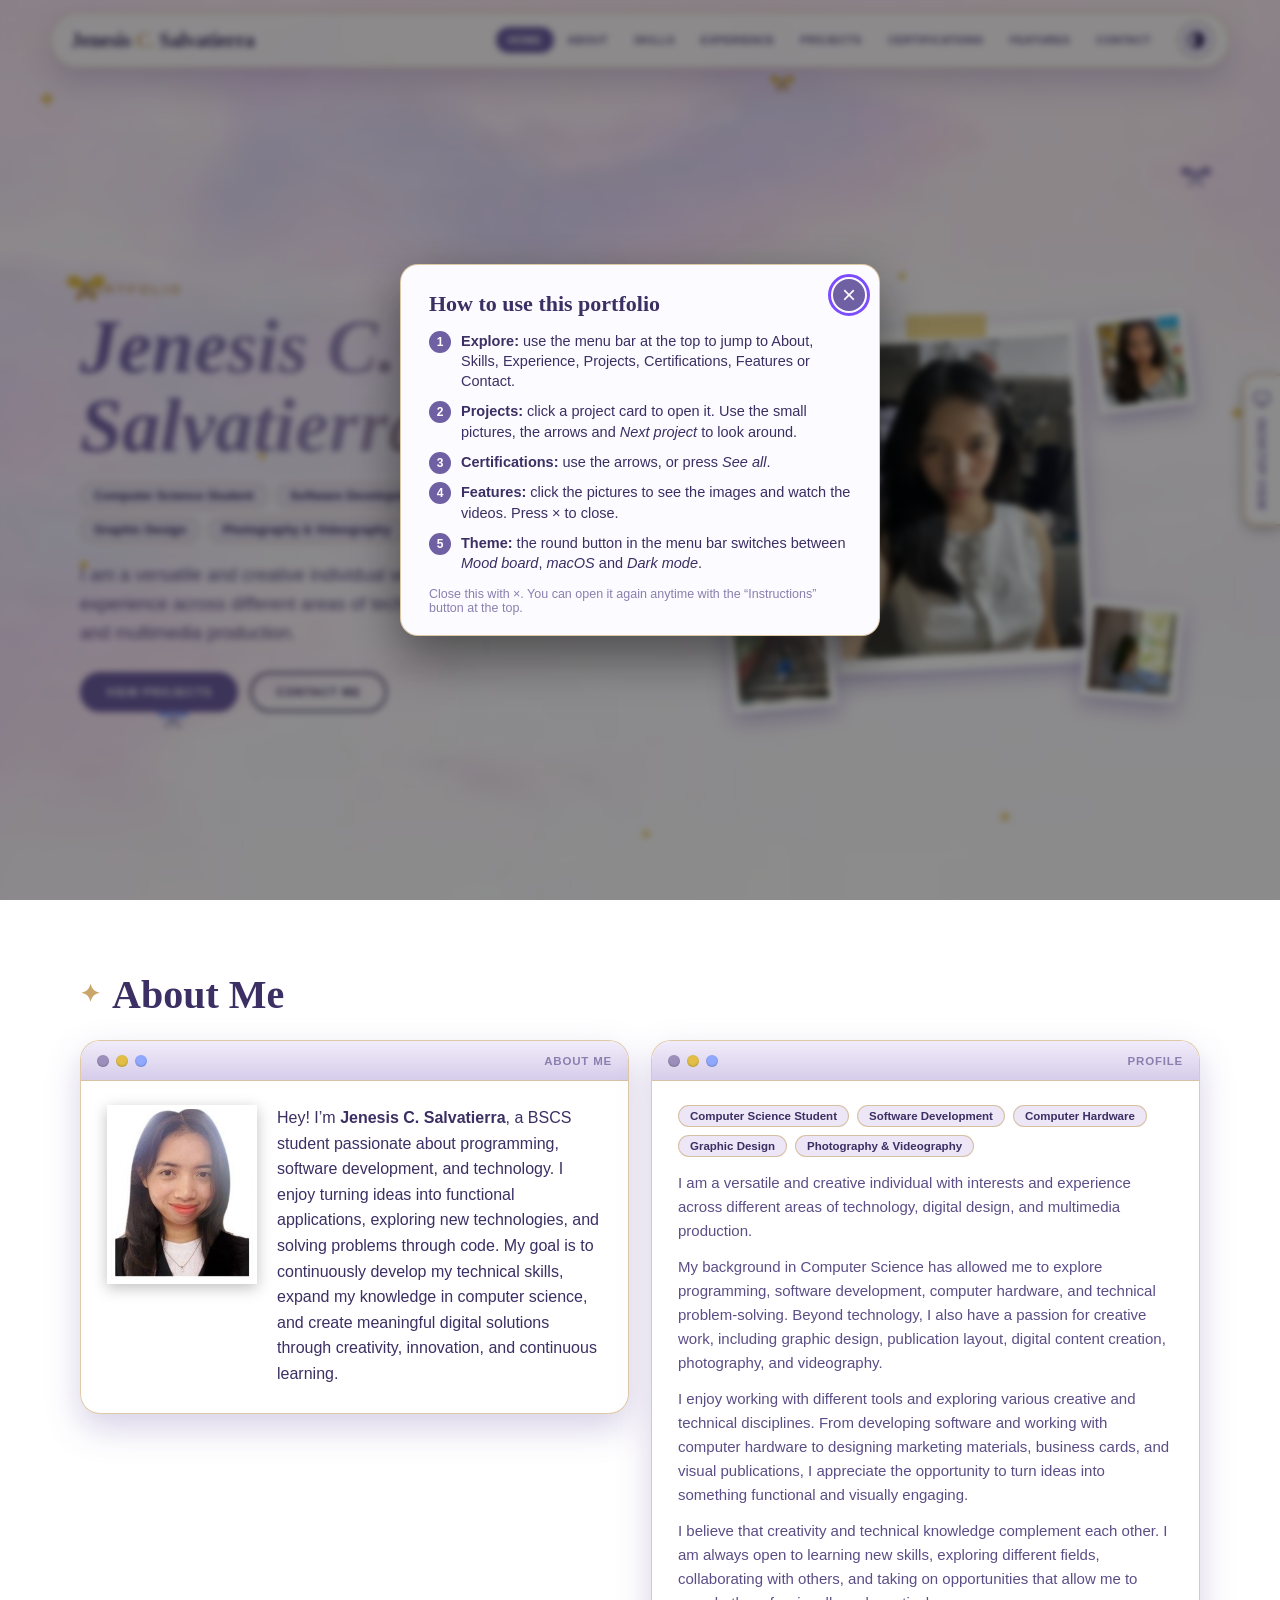
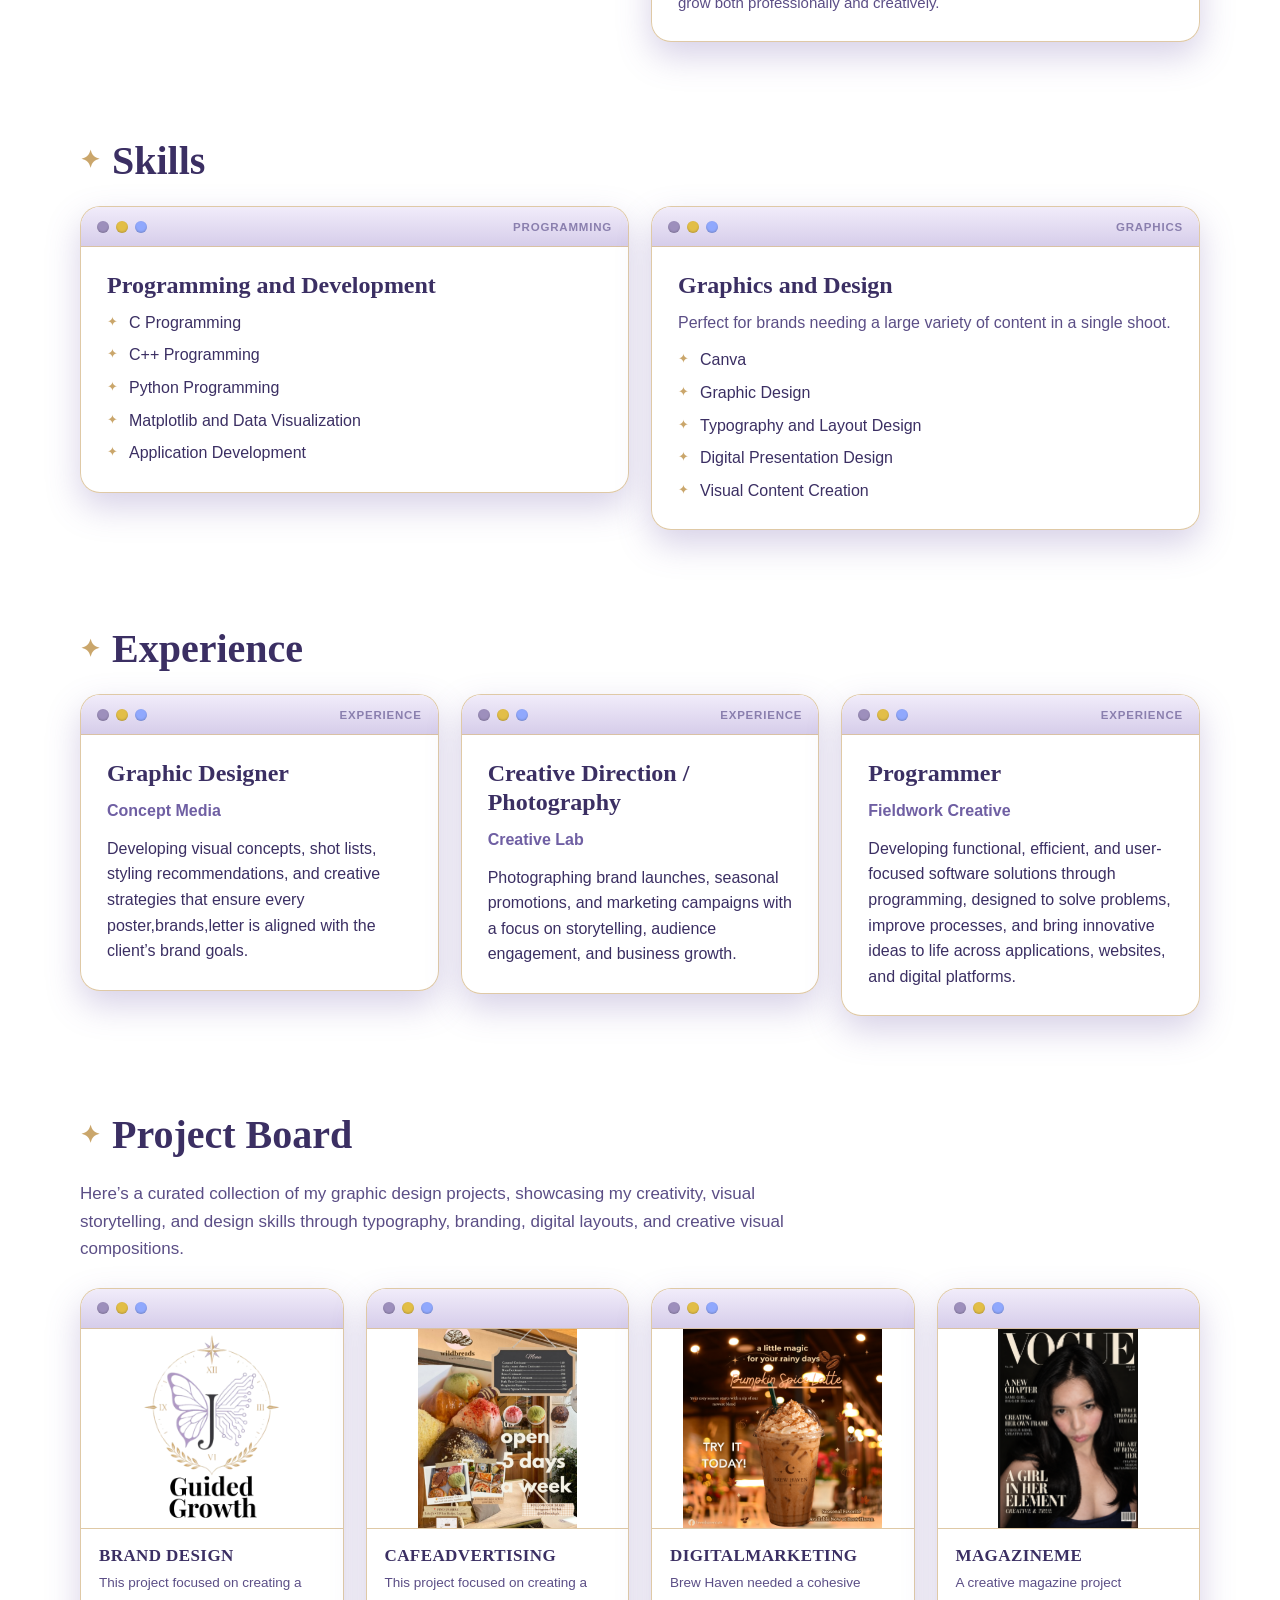
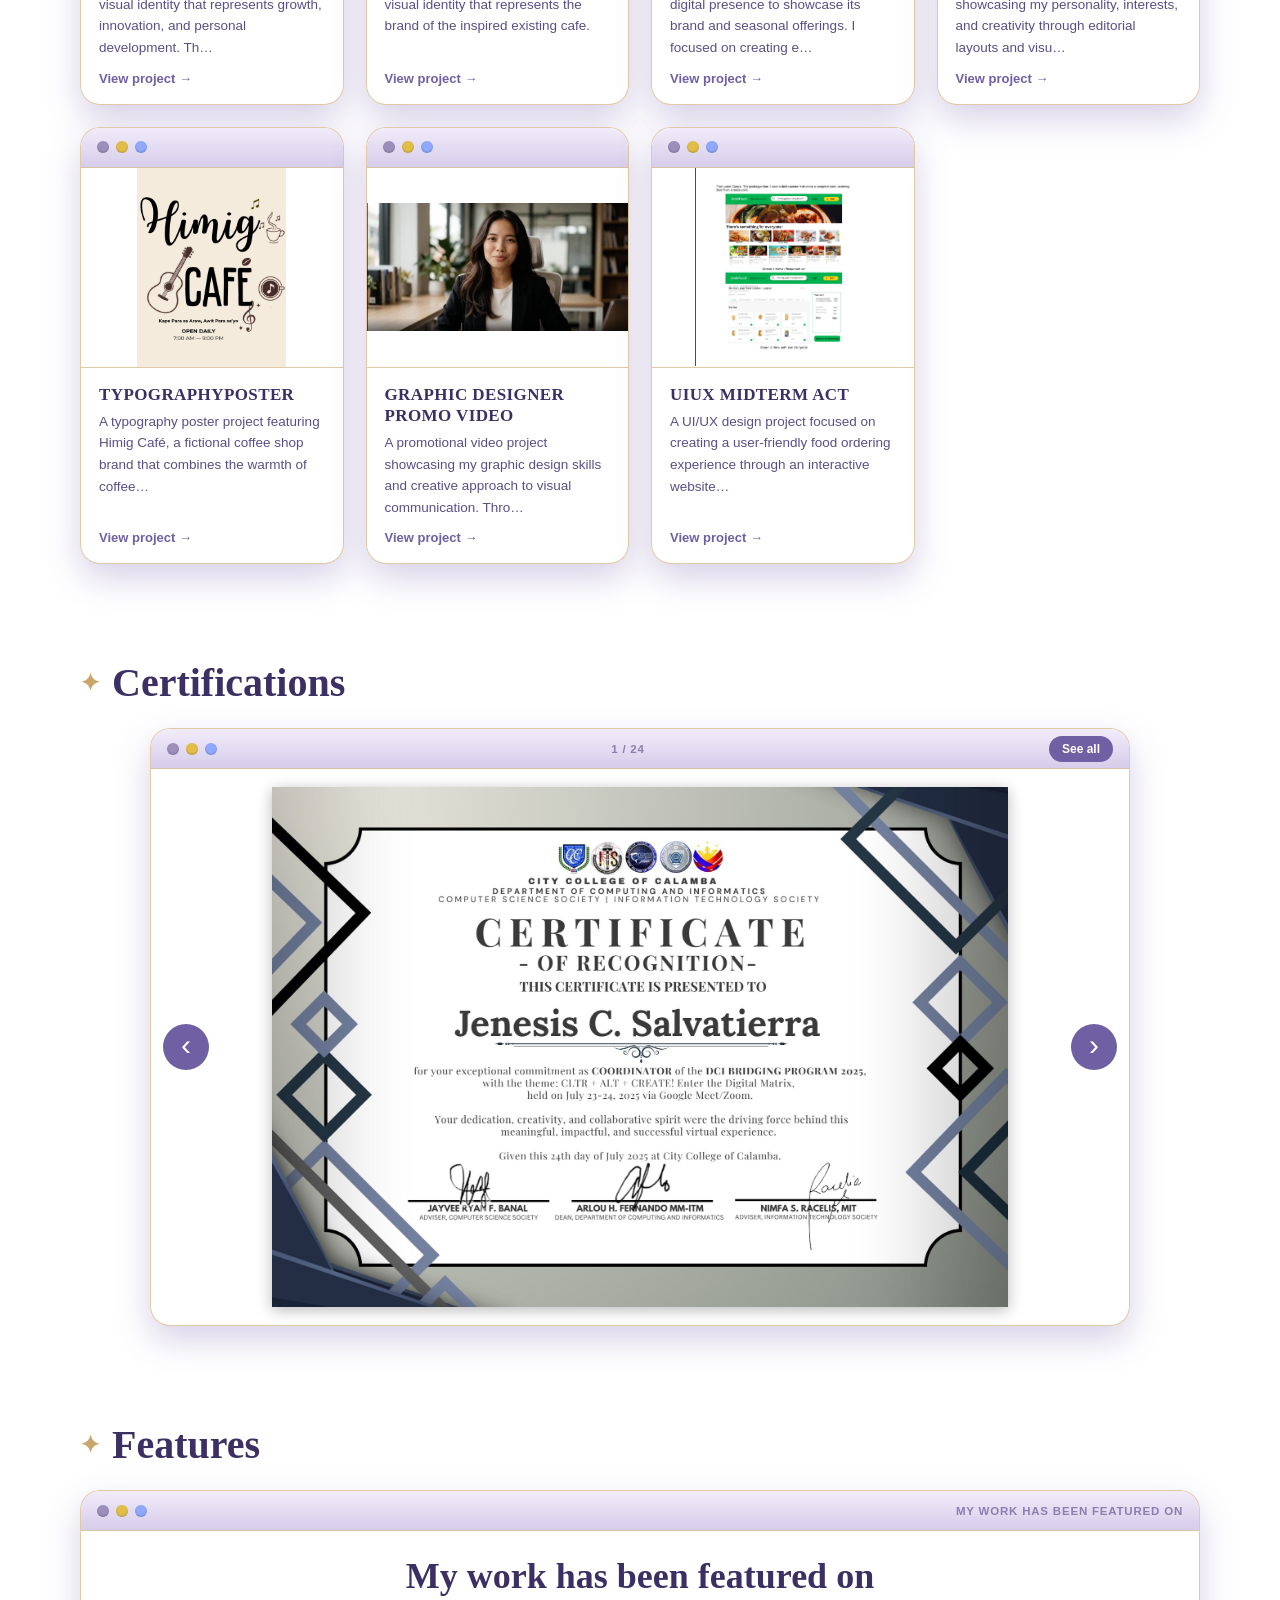
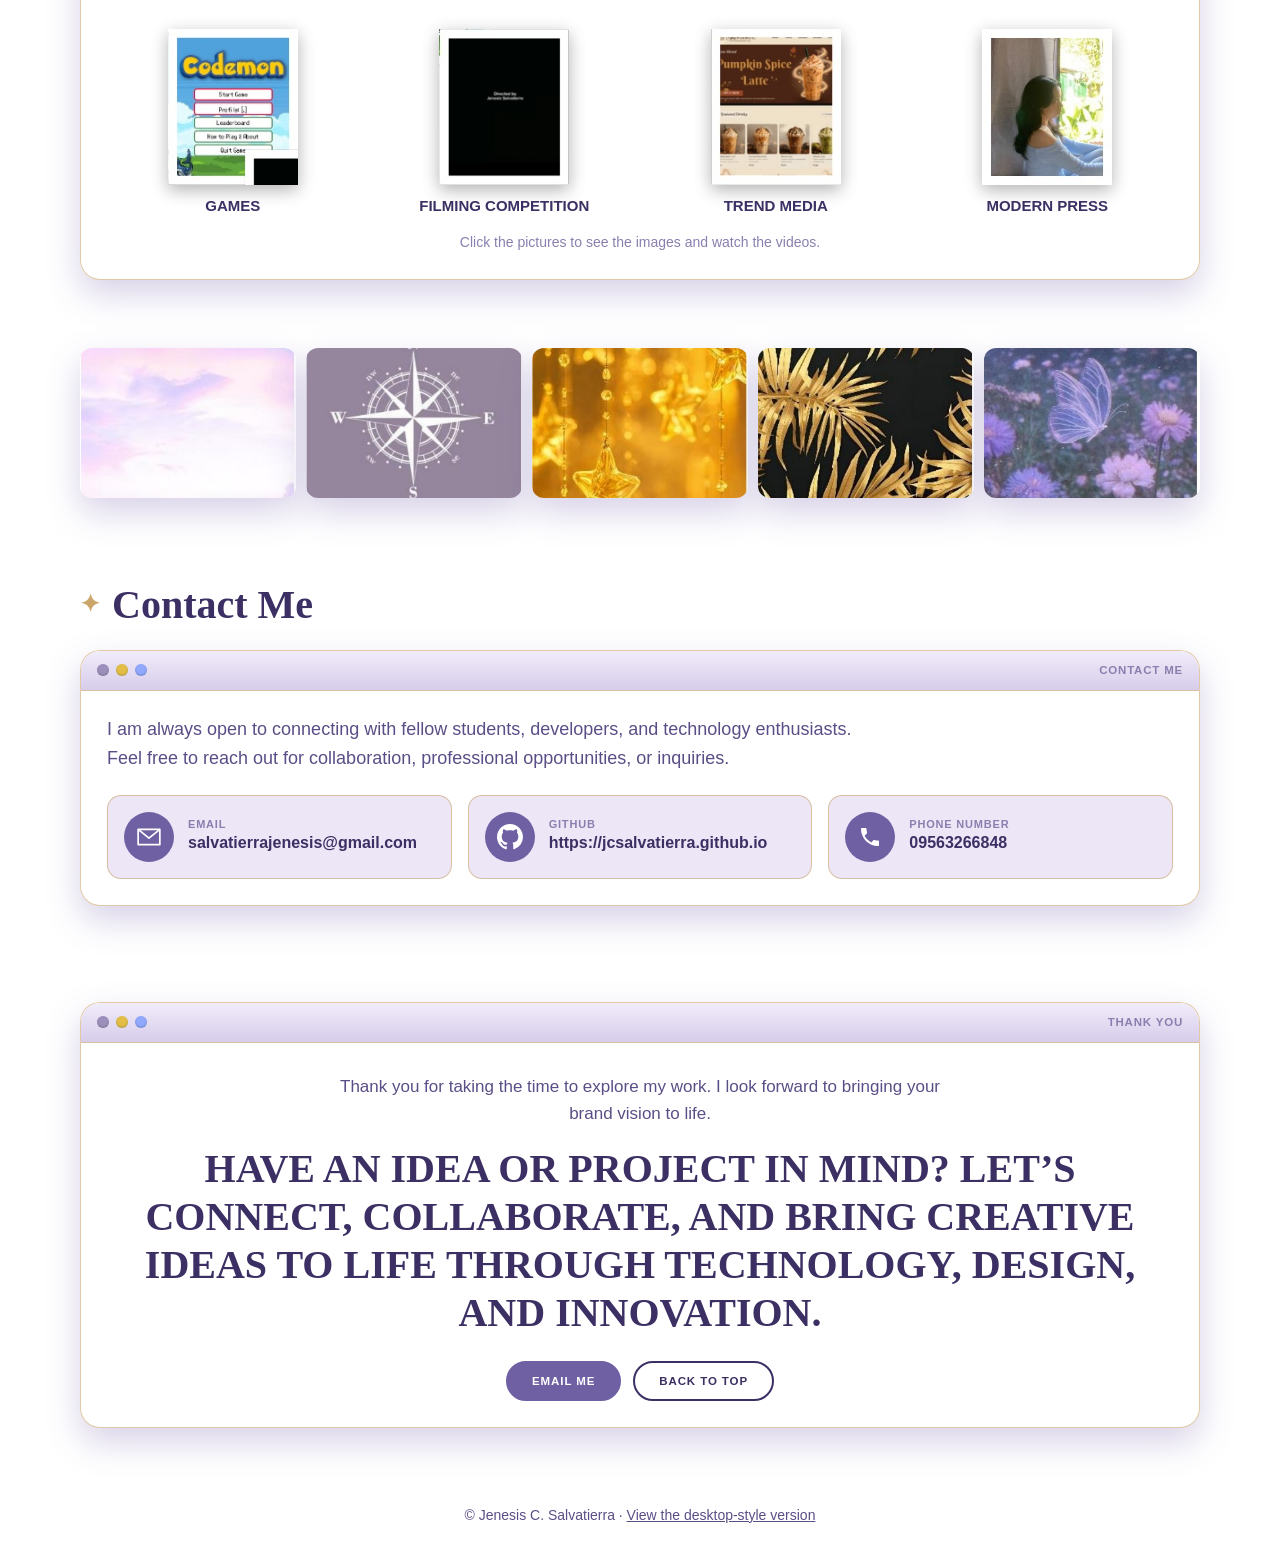
==== commit df6f761e: "Add files via upload" ====
--- a/traditional.html
+++ b/traditional.html
@@ -4,26 +4,144 @@
 <meta charset="utf-8">
 <meta name="viewport" content="width=device-width, initial-scale=1">
 <title>Jenesis C. Salvatierra | Portfolio</title>
-<script>try{var t=localStorage.getItem("theme");if(t)document.documentElement.dataset.theme=t}catch(e){}</script>
-<link rel="stylesheet" href="css/style.css">
+<script>try{var t=localStorage.getItem('tradTheme');document.documentElement.dataset.theme=(t==='mac'||t==='dark')?t:'gg'}catch(e){document.documentElement.dataset.theme='gg'}</script>
+<link rel="stylesheet" href="css/trad.css">
 </head>
 <body>
-<a id="home" href="#/" aria-label="Home page"><svg viewBox="0 0 24 24" fill="none" stroke="currentColor" stroke-width="2" stroke-linecap="round" stroke-linejoin="round"><path d="M3 11l9-8 9 8M5 9.5V21h14V9.5M10 21v-6h4v6"/></svg><span>home</span></a>
-<div id="bg"></div>
-<div id="guide" role="dialog" aria-modal="true" aria-labelledby="gt"><div class="gbox"><button class="gx" aria-label="Close instructions">×</button><h2 id="gt">How to use this portfolio</h2><ol>
-<li><b>Explore:</b> click the folders on the Home screen or the icons in the dock. Hover over an icon to see its name.</li>
-<li><b>Notes icon:</b> choose <i>Profile</i> or <i>About me</i>.</li>
-<li><b>Projects:</b> open Projects, press <i>View Projects</i>, then pick a project.</li>
-<li><b>Certifications:</b> use the arrows, or press <i>See all</i>.</li>
-<li><b>Features:</b> click the pictures to see the images and watch the videos. Press × to close.</li>
-<li><b>Home:</b> the house button on the left edge goes back to the Home screen.</li>
-<li><b>Theme:</b> the round button at the bottom right switches between <i>macOS</i>, <i>Dark mode</i> and <i>Mood board</i>.</li></ol>
-<p class="gf">Close this with ×. You can open it again anytime from “Instructions” at the top right.</p></div></div>
-<button id="gbtn" hidden aria-label="Open instructions"><svg viewBox="0 0 24 24" width="18" height="18" fill="none" stroke="currentColor" stroke-width="2" stroke-linecap="round"><circle cx="12" cy="12" r="9"/><path d="M12 11v6M12 7.500v.1"/></svg>Instructions</button>
-<div id="stage"><div id="decor"></div><main id="view"></main></div>
-<button id="themebtn" aria-label="Change theme" aria-haspopup="true" aria-expanded="false"><svg viewBox="0 0 24 24" fill="none" stroke="currentColor" stroke-width="2"><circle cx="12" cy="12" r="9"/><path d="M12 3a9 9 0 010 18z" fill="currentColor"/></svg></button>
-<div id="thememenu" role="menu" hidden><p>Theme</p><button role="menuitemradio" data-t="mac" aria-checked="true"><i class="sw-mac"></i>macOS</button><button role="menuitemradio" data-t="dark" aria-checked="false"><i class="sw-dark"></i>Dark mode</button><button role="menuitemradio" data-t="gg" aria-checked="false"><i class="sw-gg"></i>Mood board</button></div>
+<a class="skip" href="#main">Skip to content</a>
+<a id="viewsw" href="index.html" aria-label="Switch to the desktop-style view"><svg viewBox="0 0 24 24" width="20" height="20" fill="none" stroke="currentColor" stroke-width="1.8" stroke-linecap="round" stroke-linejoin="round" aria-hidden="true"><rect x="3" y="4" width="18" height="12" rx="2"/><path d="M8 20h8M12 16v4"/></svg><span>Desktop view</span></a>
+<div id="bgl"></div><div id="decor" aria-hidden="true"></div>
+
+<header class="nav" id="nav">
+ <a class="brand" href="#home">Jenesis <i>C.</i> Salvatierra</a>
+ <nav id="links" aria-label="Main">
+  <a href="#home">Home</a><a href="#about">About</a><a href="#skills">Skills</a><a href="#experience">Experience</a><a href="#projects">Projects</a><a href="#certifications">Certifications</a><a href="#features">Features</a><a href="#contact">Contact</a>
+ </nav>
+ <div class="acts">
+  <button class="pillbtn" id="gbtn" hidden aria-label="Open instructions"><svg viewBox="0 0 24 24" width="16" height="16" fill="none" stroke="currentColor" stroke-width="2" stroke-linecap="round"><circle cx="12" cy="12" r="9"/><path d="M12 11v6M12 7.500v.1"/></svg><span>Instructions</span></button>
+  <div class="thwrap"><button class="round" id="themebtn" aria-label="Change theme" aria-haspopup="true" aria-expanded="false"><svg viewBox="0 0 24 24" width="20" height="20" fill="none" stroke="currentColor" stroke-width="2"><circle cx="12" cy="12" r="9"/><path d="M12 3a9 9 0 010 18z" fill="currentColor"/></svg></button>
+  <div id="thememenu" role="menu" hidden><p>Theme</p><button role="menuitemradio" data-t="gg" aria-checked="true"><i class="sw-gg"></i>Mood board</button><button role="menuitemradio" data-t="mac" aria-checked="false"><i class="sw-mac"></i>macOS</button><button role="menuitemradio" data-t="dark" aria-checked="false"><i class="sw-dark"></i>Dark mode</button></div></div>
+  <button class="round burger" id="burger" aria-label="Menu" aria-expanded="false"><svg viewBox="0 0 24 24" width="20" height="20" stroke="currentColor" stroke-width="2.200" stroke-linecap="round"><path d="M3 6h18M3 12h18M3 18h18"/></svg></button>
+ </div>
+</header>
+
+<main id="main">
+<section id="home" class="hero sec">
+ <div class="hero-t rv">
+  <p class="eyebrow">Portfolio</p>
+  <h1>Jenesis <i>C.</i> Salvatierra</h1>
+  <ul class="chips"><li>Computer Science Student</li><li>Software Development</li><li>Computer Hardware</li><li>Graphic Design</li><li>Photography &amp; Videography</li></ul>
+  <p class="lead">I am a versatile and creative individual with interests and experience across different areas of technology, digital design, and multimedia production.</p>
+  <div class="cta"><a class="btn" href="#projects">View Projects</a><a class="btn ghost" href="#contact">Contact Me</a></div>
+ </div>
+ <div class="hero-i rv" aria-hidden="false">
+  <img class="mark" src="gg_icon.png" alt="">
+  <figure class="pol big"><img src="profile.jpg" alt="Portrait of Jenesis C. Salvatierra"></figure>
+  <figure class="pol s1"><img src="f_about_0.jpg" alt=""></figure>
+  <figure class="pol s2"><img src="f_about_4.jpg" alt=""></figure>
+  <figure class="pol s3"><img src="f_about_5.jpg" alt=""></figure>
+  <figure class="pol s4"><img src="f_about_6.jpg" alt=""></figure>
+ </div>
+</section>
+
+<section id="about" class="sec">
+ <h2 class="sh rv"><b>✦</b> About Me</h2>
+ <div class="grid2">
+  <article class="win rv"><div class="wb"><i></i><i></i><i></i><span>about me</span></div>
+   <div class="wc about"><img src="portrait.jpg" alt="Jenesis C. Salvatierra" class="ab-img"><p>Hey! I’m <b>Jenesis C. Salvatierra</b>, a BSCS student passionate about programming, software development, and technology. I enjoy turning ideas into functional applications, exploring new technologies, and solving problems through code. My goal is to continuously develop my technical skills, expand my knowledge in computer science, and create meaningful digital solutions through creativity, innovation, and continuous learning.</p></div></article>
+  <article class="win rv"><div class="wb"><i></i><i></i><i></i><span>profile</span></div>
+   <div class="wc prof"><ul class="chips sm"><li>Computer Science Student</li><li>Software Development</li><li>Computer Hardware</li><li>Graphic Design</li><li>Photography &amp; Videography</li></ul>
+   <p>I am a versatile and creative individual with interests and experience across different areas of technology, digital design, and multimedia production.</p>
+   <p>My background in Computer Science has allowed me to explore programming, software development, computer hardware, and technical problem-solving. Beyond technology, I also have a passion for creative work, including graphic design, publication layout, digital content creation, photography, and videography.</p>
+   <p>I enjoy working with different tools and exploring various creative and technical disciplines. From developing software and working with computer hardware to designing marketing materials, business cards, and visual publications, I appreciate the opportunity to turn ideas into something functional and visually engaging.</p>
+   <p>I believe that creativity and technical knowledge complement each other. I am always open to learning new skills, exploring different fields, collaborating with others, and taking on opportunities that allow me to grow both professionally and creatively.</p></div></article>
+ </div>
+</section>
+
+<section id="skills" class="sec">
+ <h2 class="sh rv"><b>✦</b> Skills</h2>
+ <div class="grid2">
+  <article class="win rv"><div class="wb"><i></i><i></i><i></i><span>programming</span></div><div class="wc"><h3>Programming and Development</h3><ul class="list"><li>C Programming</li><li>C++ Programming</li><li>Python Programming</li><li>Matplotlib and Data Visualization</li><li>Application Development</li></ul></div></article>
+  <article class="win rv"><div class="wb"><i></i><i></i><i></i><span>graphics</span></div><div class="wc"><h3>Graphics and Design</h3><p class="sub">Perfect for brands needing a large variety of content in a single shoot.</p><ul class="list"><li>Canva</li><li>Graphic Design</li><li>Typography and Layout Design</li><li>Digital Presentation Design</li><li>Visual Content Creation</li></ul></div></article>
+ </div>
+</section>
+
+<section id="experience" class="sec">
+ <h2 class="sh rv"><b>✦</b> Experience</h2>
+ <div class="grid3">
+  <article class="win rv"><div class="wb"><i></i><i></i><i></i><span>experience</span></div><div class="wc"><h3>Graphic Designer</h3><p class="org">Concept Media</p><p>Developing visual concepts, shot lists, styling recommendations, and creative strategies that ensure every poster,brands,letter is aligned with the client’s brand goals.</p></div></article>
+  <article class="win rv"><div class="wb"><i></i><i></i><i></i><span>experience</span></div><div class="wc"><h3>Creative Direction / Photography</h3><p class="org">Creative Lab</p><p>Photographing brand launches, seasonal promotions, and marketing campaigns with a focus on storytelling, audience engagement, and business growth.</p></div></article>
+  <article class="win rv"><div class="wb"><i></i><i></i><i></i><span>experience</span></div><div class="wc"><h3>Programmer</h3><p class="org">Fieldwork Creative</p><p>Developing functional, efficient, and user-focused software solutions through programming, designed to solve problems, improve processes, and bring innovative ideas to life across applications, websites, and digital platforms.</p></div></article>
+ </div>
+</section>
+
+<section id="projects" class="sec">
+ <h2 class="sh rv"><b>✦</b> Project Board</h2>
+ <p class="intro rv">Here’s a curated collection of my graphic design projects, showcasing my creativity, visual storytelling, and design skills through typography, branding, digital layouts, and creative visual compositions.</p>
+ <div class="pgrid" id="pgrid"></div>
+</section>
+
+<section id="certifications" class="sec">
+ <h2 class="sh rv"><b>✦</b> Certifications</h2>
+ <article class="win rv cert" id="cert"><div class="wb"><i></i><i></i><i></i><span id="ccnt"></span><button class="mini" id="cseeall">See all</button></div>
+  <div class="cview"><button class="ar l" id="cprev" aria-label="Previous certificate">‹</button><div class="cimg" id="cimg"></div><button class="ar r" id="cnext" aria-label="Next certificate">›</button></div>
+  <div class="cgrid" id="cgrid"></div></article>
+</section>
+
+<section id="features" class="sec">
+ <h2 class="sh rv"><b>✦</b> Features</h2>
+ <article class="win rv"><div class="wb"><i></i><i></i><i></i><span>my work has been featured on</span></div>
+  <div class="wc"><h3 class="center big">My work has been featured on</h3>
+  <div class="fgrid" id="fgrid"></div>
+  <p class="hint">Click the pictures to see the images and watch the videos.</p></div></article>
+</section>
+
+<div class="strip" aria-hidden="true"><img src="mb_sky.jpg" alt=""><img src="mb_compass.jpg" alt=""><img src="mb_stars.jpg" alt=""><img src="mb_leaves.jpg" alt=""><img src="mb_butterfly.jpg" alt=""></div>
+
+<section id="contact" class="sec">
+ <h2 class="sh rv"><b>✦</b> Contact Me</h2>
+ <article class="win rv"><div class="wb"><i></i><i></i><i></i><span>contact me</span></div>
+  <div class="wc"><p class="lead2">I am always open to connecting with fellow students, developers, and technology enthusiasts. Feel free to reach out for collaboration, professional opportunities, or inquiries.</p>
+  <ul class="contact">
+   <li><span class="ci"><svg viewBox="0 0 24 24" width="26" height="26" fill="none" stroke="currentColor" stroke-width="1.600" stroke-linejoin="round"><rect x="2" y="5" width="20" height="14"/><path d="M2 5l10 8 10-8"/></svg></span><div><small>Email</small><a href="mailto:salvatierrajenesis@gmail.com">salvatierrajenesis@gmail.com</a></div></li>
+   <li><span class="ci"><svg viewBox="0 0 16 16" width="26" height="26" fill="currentColor"><path d="M8 0C3.58 0 0 3.58 0 8c0 3.54 2.29 6.53 5.47 7.59.4.07.55-.17.55-.38 0-.19-.01-.82-.01-1.49-2.01.37-2.53-.49-2.69-.94-.09-.23-.48-.94-.82-1.13-.28-.15-.68-.52-.01-.53.63-.01 1.08.58 1.23.82.72 1.21 1.87.87 2.33.66.07-.52.28-.87.51-1.07-1.78-.2-3.64-.89-3.64-3.95 0-.87.31-1.59.82-2.15-.08-.2-.36-1.02.08-2.12 0 0 .67-.21 2.2.82.64-.18 1.32-.27 2-.27.68 0 1.36.09 2 .27 1.53-1.04 2.2-.82 2.2-.82.44 1.1.16 1.92.08 2.12.51.56.82 1.27.82 2.15 0 3.07-1.87 3.75-3.65 3.95.29.25.54.73.54 1.48 0 1.07-.01 1.93-.01 2.2 0 .21.15.46.55.38A8.013 8.013 0 0016 8c0-4.42-3.58-8-8-8z"/></svg></span><div><small>GitHub</small><a href="https://jcsalvatierra.github.io" target="_blank" rel="noopener">https://jcsalvatierra.github.io</a></div></li>
+   <li><span class="ci"><svg viewBox="0 0 24 24" width="24" height="24" fill="currentColor"><path d="M6.600 10.800c1.400 2.800 3.800 5.100 6.600 6.600l2.200-2.200c.3-.3.7-.4 1-.2 1.100.4 2.300.6 3.600.6.6 0 1 .4 1 1V20c0 .6-.4 1-1 1C10.600 21 3 13.400 3 4c0-.6.4-1 1-1h3.500c.6 0 1 .4 1 1 0 1.300.2 2.500.6 3.600.1.300 0 .7-.2 1z"/></svg></span><div><small>Phone Number</small><a href="tel:09563266848">09563266848</a></div></li>
+  </ul></div></article>
+</section>
+
+<section id="thanks" class="sec thanks">
+ <article class="win rv"><div class="wb"><i></i><i></i><i></i><span>thank you</span></div>
+  <div class="wc center"><p class="tk">Thank you for taking the time to explore my work. I look forward to bringing your brand vision to life.</p>
+  <h2 class="tkh">HAVE AN IDEA OR PROJECT IN MIND? LET’S CONNECT, COLLABORATE, AND BRING CREATIVE IDEAS TO LIFE THROUGH TECHNOLOGY, DESIGN, AND INNOVATION.</h2>
+  <div class="cta c"><a class="btn" href="mailto:salvatierrajenesis@gmail.com">Email Me</a><a class="btn ghost" href="#home">Back to top</a></div></div></article>
+</section>
+</main>
+
+<footer class="foot"><p>© Jenesis C. Salvatierra · <a href="index.html" class="swl">View the desktop-style version</a></p></footer>
+
+<!-- project viewer -->
+<div id="pv" class="ov" role="dialog" aria-modal="true" aria-labelledby="pvt" hidden>
+ <div class="win pvw"><div class="wb"><i></i><i></i><i></i><b id="pvt"></b><button class="x" id="pvx" aria-label="Close project">×</button></div>
+  <div class="pvb"><div class="pvl"><div class="stage"><button class="ar l" id="pip" aria-label="Previous image">‹</button><img id="pvi" alt=""><button class="ar r" id="pin" aria-label="Next image">›</button></div><div class="ths" id="pvth"></div></div>
+  <div class="pvr"><div id="pvd" class="pvd"></div><div id="pvk" class="pvk"></div><div class="pvnav"><a id="pprev" href="#projects">‹ Previous project</a><a id="pnext" href="#projects">Next project ›</a></div></div></div></div>
+</div>
+<!-- features viewer -->
+<div id="fv" class="ov" role="dialog" aria-modal="true" aria-labelledby="ft" hidden>
+ <div class="win fvw"><div class="wb"><i></i><i></i><i></i><b id="ft"></b><button class="x" id="fx" aria-label="Close preview">×</button></div>
+  <div class="fh"><span id="fa"></span></div><iframe id="ff" title="Preview" allowfullscreen></iframe><p class="fn">If the preview doesn’t load, use “Open in new tab”.</p></div>
+</div>
+<!-- instructions -->
+<div id="guide" class="ov gd" role="dialog" aria-modal="true" aria-labelledby="gt">
+ <div class="gbox"><button class="x" id="gx" aria-label="Close instructions">×</button><h2 id="gt">How to use this portfolio</h2><ol>
+ <li><b>Explore:</b> use the menu bar at the top to jump to About, Skills, Experience, Projects, Certifications, Features or Contact.</li>
+ <li><b>Projects:</b> click a project card to open it. Use the small pictures, the arrows and <i>Next project</i> to look around.</li>
+ <li><b>Certifications:</b> use the arrows, or press <i>See all</i>.</li>
+ <li><b>Features:</b> click the pictures to see the images and watch the videos. Press × to close.</li>
+ <li><b>Theme:</b> the round button in the menu bar switches between <i>Mood board</i>, <i>macOS</i> and <i>Dark mode</i>.</li></ol>
+ <p class="gf">Close this with ×. You can open it again anytime with the “Instructions” button at the top.</p></div>
+</div>
+
 <script src="js/data.js"></script>
-<script src="js/app.js"></script>
+<script src="js/trad.js"></script>
 </body>
 </html>
--- a/css/trad.css
+++ b/css/trad.css
@@ -0,0 +1,210 @@
+/* ===== Themes ===== */
+:root,[data-theme=gg]{--bgimg:url(../bg_gg.jpg);--bgf:none;--ov:rgba(255,255,255,.28);--ink:#3b2f63;--ink2:#5b4e86;--muted:#8a7fae;--card:rgba(255,255,255,.86);--bar:linear-gradient(#f1ecfa,#d6cdea);--line:rgba(202,166,107,.6);--acc:#6f5fa3;--acc-h:#8575b8;--acc-ink:#fff;--gold:#CAA66B;--chip:#ece6f7;--nav:rgba(255,255,255,.72);--sh:0 14px 34px rgba(110,90,170,.28);--r:20px;--dr:#9D8FBC;--do:#E2BE47;--dg:#90A8FD;--hf:"Playfair Display",Georgia,"Times New Roman",serif;--lf:"Lovelo","Montserrat","Arial Black",Arial,sans-serif;--page:#fcfbff}
+[data-theme=mac]{--bgimg:url(../wallpaper.jpg);--bgf:grayscale(1) brightness(1.12);--ov:rgba(255,255,255,.42);--ink:#111;--ink2:#444;--muted:#777;--card:rgba(255,255,255,.92);--bar:linear-gradient(#f8f8f8,#d3d3d3);--line:#cfcfcf;--acc:#1c1c1e;--acc-h:#3a3a3c;--acc-ink:#fff;--gold:#888;--chip:#ececec;--nav:rgba(255,255,255,.7);--sh:0 12px 28px rgba(0,0,0,.28);--r:14px;--dr:#ff3b30;--do:#ffa31a;--dg:#2cc840;--hf:"Helvetica Neue",Helvetica,Arial,sans-serif;--lf:Arial,sans-serif;--page:#fff}
+[data-theme=dark]{--bgimg:url(../wallpaper.jpg);--bgf:grayscale(1) brightness(.3) contrast(1.05);--ov:rgba(0,0,0,0);--ink:#f2f2f7;--ink2:#c7c7cc;--muted:#98989d;--card:rgba(36,36,39,.9);--bar:linear-gradient(#48484b,#2d2d2f);--line:#3a3a3c;--acc:#f2f2f7;--acc-h:#d1d1d6;--acc-ink:#1c1c1e;--gold:#999;--chip:#3a3a3c;--nav:rgba(30,30,33,.75);--sh:0 14px 34px rgba(0,0,0,.6);--r:14px;--dr:#ff3b30;--dg:#2cc840;--do:#ffa31a;--hf:"Helvetica Neue",Helvetica,Arial,sans-serif;--lf:Arial,sans-serif;--page:#1c1c1e}
+*{box-sizing:border-box;margin:0;padding:0}
+html{scroll-behavior:smooth;scroll-padding-top:92px}
+@media (prefers-reduced-motion:reduce){html{scroll-behavior:auto}*{animation:none!important;transition:none!important}.rv{opacity:1!important;transform:none!important}}
+body{font:16px/1.6 "Helvetica Neue",Helvetica,Arial,sans-serif;color:var(--ink);min-height:100vh;overflow-x:hidden}
+body.lock{overflow:hidden}
+#bgl{position:fixed;inset:0;z-index:-2;background:var(--bgimg) center/cover no-repeat;filter:var(--bgf)}
+#bgl:after{content:"";position:absolute;inset:0;background:var(--ov)}
+#decor{position:fixed;inset:0;z-index:-1;pointer-events:none;display:none}
+[data-theme=gg] #decor{display:block}
+@keyframes bf{0%,100%{transform:translateY(0) rotate(-6deg)}50%{transform:translateY(-14px) rotate(6deg)}}
+@keyframes tw{0%,100%{opacity:.3;transform:scale(.8)}50%{opacity:1;transform:scale(1.15)}}
+.bf{position:absolute;animation:bf 6s ease-in-out infinite}.sp{position:absolute;animation:tw 3.5s ease-in-out infinite}
+a{color:inherit;text-decoration:none}
+a:focus-visible,button:focus-visible{outline:3px solid #7c4dff;outline-offset:2px}
+.skip{position:absolute;left:-999px;top:8px;background:var(--acc);color:var(--acc-ink);padding:8px 14px;border-radius:8px;z-index:200}
+.skip:focus{left:8px}
+/* nav */
+.nav{position:sticky;top:12px;z-index:50;margin:12px auto 0;width:min(1180px,calc(100% - 24px));display:flex;align-items:center;gap:14px;padding:8px 14px;border-radius:999px;background:var(--nav);backdrop-filter:blur(14px);-webkit-backdrop-filter:blur(14px);border:1px solid var(--line);box-shadow:var(--sh)}
+.brand{font:600 20px var(--hf);white-space:nowrap;padding-left:6px}.brand i{font-style:italic;color:var(--gold)}
+#links{display:flex;gap:2px;margin-left:auto}
+#links a{padding:7px 12px;border-radius:999px;font:600 13.5px Arial,sans-serif;color:var(--ink2);transition:background .15s,color .15s}
+[data-theme=gg] #links a{font-family:var(--lf);font-size:10.5px;letter-spacing:.6px;text-transform:uppercase}
+#links a:hover{background:var(--chip)}
+#links a[aria-current=true]{background:var(--acc);color:var(--acc-ink)}
+.acts{display:flex;align-items:center;gap:8px}
+.round,.pillbtn{border:1px solid var(--line);background:var(--chip);color:var(--ink);cursor:pointer;display:flex;align-items:center;justify-content:center}
+.round{width:38px;height:38px;border-radius:50%}
+.pillbtn{height:38px;padding:0 14px;border-radius:19px;gap:6px;font:600 13px Arial,sans-serif}
+.pillbtn[hidden]{display:none}
+.round:hover,.pillbtn:hover{background:var(--acc);color:var(--acc-ink)}
+.burger{display:none}
+.thwrap{position:relative}
+#thememenu{position:absolute;right:0;top:48px;width:200px;padding:8px;border-radius:14px;background:var(--card);color:var(--ink);border:1px solid var(--line);box-shadow:var(--sh);backdrop-filter:blur(14px);z-index:60}
+#thememenu[hidden]{display:none}
+#thememenu p{font:600 11px Arial,sans-serif;text-transform:uppercase;letter-spacing:.8px;opacity:.6;padding:4px 8px 6px}
+#thememenu button{display:flex;align-items:center;gap:10px;width:100%;border:0;background:none;color:inherit;padding:8px;border-radius:9px;cursor:pointer;font:14px Arial,sans-serif;text-align:left}
+#thememenu button:hover{background:var(--chip)}
+#thememenu i{width:22px;height:22px;border-radius:50%;border:1px solid rgba(0,0,0,.25);flex:none}
+#thememenu button[aria-checked=true]:after{content:"✓";margin-left:auto;font-weight:700}
+.sw-mac{background:linear-gradient(135deg,#fff 50%,#9a9a9a 50%)}.sw-dark{background:linear-gradient(135deg,#444 50%,#111 50%)}.sw-gg{background:linear-gradient(135deg,#C1B9D5 34%,#E2BE47 34% 67%,#90A8FD 67%)}
+/* layout */
+.sec{width:min(1120px,calc(100% - 32px));margin:0 auto;padding:84px 0 12px}
+.sh{font:600 clamp(28px,4vw,40px)/1.15 var(--hf);margin-bottom:22px;display:flex;align-items:center;gap:12px}
+.sh b{color:var(--gold);font-size:.6em}
+.grid2{display:grid;grid-template-columns:1fr 1fr;gap:22px;align-items:start}
+.grid3{display:grid;grid-template-columns:repeat(3,1fr);gap:22px;align-items:start}
+.rv{opacity:0;transform:translateY(26px);transition:opacity .6s ease,transform .6s ease}.rv.in{opacity:1;transform:none}
+/* windows */
+.win{background:var(--card);border:1px solid var(--line);border-radius:var(--r);box-shadow:var(--sh);overflow:hidden;backdrop-filter:blur(10px);-webkit-backdrop-filter:blur(10px)}
+.wb{display:flex;align-items:center;gap:7px;padding:0 16px;height:40px;background:var(--bar);border-bottom:1px solid var(--line)}
+.wb i{width:12px;height:12px;border-radius:50%;flex:none;box-shadow:inset 0 -1px 2px rgba(0,0,0,.2)}
+.wb i:nth-child(1){background:var(--dr)}.wb i:nth-child(2){background:var(--do)}.wb i:nth-child(3){background:var(--dg)}
+.wb span,.wb b{margin-left:auto;font:600 11.5px Arial,sans-serif;text-transform:uppercase;letter-spacing:.8px;color:var(--muted)}
+.wb b{margin:0 auto;color:var(--ink);font-size:12px;overflow:hidden;text-overflow:ellipsis;white-space:nowrap;padding:0 8px}
+.wc{padding:24px 26px 26px}
+.wc h3{font:600 24px/1.2 var(--hf);margin-bottom:10px}
+.wc p+p{margin-top:12px}
+.org{font-weight:700;color:var(--acc);margin-bottom:8px}
+.sub{color:var(--ink2);margin-bottom:12px}
+.list{list-style:none;display:grid;gap:7px}
+.list li{padding-left:22px;position:relative}.list li:before{content:"✦";position:absolute;left:0;color:var(--gold);font-size:.8em;top:2px}
+.center{text-align:center}.big{font-size:clamp(24px,3.4vw,36px)!important}
+/* hero */
+.hero{display:grid;grid-template-columns:1.1fr .9fr;gap:30px;align-items:center;min-height:calc(100vh - 80px);padding-top:50px}
+.eyebrow{font:600 13px Arial,sans-serif;text-transform:uppercase;letter-spacing:3px;color:var(--gold);margin-bottom:10px}
+[data-theme=gg] .eyebrow{font-family:var(--lf)}
+.hero h1{font:600 clamp(40px,6.4vw,76px)/1.04 var(--hf);margin-bottom:18px}
+[data-theme=gg] .hero h1{background:linear-gradient(100deg,#6f5fa3,#9D8FBC 45%,#CAA66B 85%);-webkit-background-clip:text;background-clip:text;color:transparent;font-style:italic}
+.hero h1 i{font-style:italic}
+.chips{list-style:none;display:flex;flex-wrap:wrap;gap:8px;margin-bottom:18px}
+.chips li{background:var(--chip);border:1px solid var(--line);border-radius:999px;padding:5px 13px;font:600 12.5px Arial,sans-serif}
+.chips.sm li{font-size:11.5px;padding:4px 11px}
+.lead{font-size:18px;color:var(--ink2);max-width:520px;margin-bottom:24px}
+.cta{display:flex;gap:12px;flex-wrap:wrap}.cta.c{justify-content:center}
+.btn{display:inline-block;padding:12px 24px;border-radius:999px;background:var(--acc);color:var(--acc-ink);font:600 14px Arial,sans-serif;border:2px solid var(--acc);transition:transform .15s,background .15s;cursor:pointer}
+[data-theme=gg] .btn{font-family:var(--lf);font-size:11.5px;letter-spacing:.9px;text-transform:uppercase}
+.btn:hover{transform:translateY(-2px);background:var(--acc-h);border-color:var(--acc-h)}
+.btn.ghost{background:transparent;color:var(--ink);border-color:var(--ink)}
+.btn.ghost:hover{background:var(--ink);color:var(--page)}
+.hero-i{position:relative;height:460px;display:flex;align-items:center;justify-content:center}
+.mark{position:absolute;width:300px;opacity:.2;left:50%;top:50%;translate:-50% -50%}
+.pol{position:absolute;background:#fff;padding:7px;box-shadow:0 8px 22px rgba(0,0,0,.3)}
+[data-theme=gg] .pol{box-shadow:0 8px 22px rgba(110,90,170,.4)}
+.pol img{display:block;width:100%;height:100%;object-fit:cover}
+.pol.big{position:relative;width:260px;transform:rotate(-3deg);padding:8px}.pol.big img{height:327px}
+.pol.big:before{content:"";position:absolute;left:50%;top:-12px;width:80px;height:24px;margin-left:-40px;background:rgba(226,190,71,.6);transform:rotate(2deg)}
+[data-theme=mac] .pol.big:before,[data-theme=dark] .pol.big:before{background:rgba(190,190,190,.6)}
+.s1{width:104px;height:104px;left:2%;top:4%;transform:rotate(6deg)}.s2{width:96px;height:96px;right:2%;top:10%;transform:rotate(-7deg)}.s3{width:104px;height:104px;left:4%;bottom:4%;transform:rotate(-5deg)}.s4{width:96px;height:96px;right:4%;bottom:6%;transform:rotate(5deg)}
+/* about */
+.about{display:grid;grid-template-columns:150px 1fr;gap:20px;align-items:start}
+.ab-img{width:150px;box-shadow:0 4px 14px rgba(0,0,0,.25);background:#fff;border:4px solid #fff}
+.prof p{color:var(--ink2);font-size:15px}.prof .chips{margin-bottom:14px}
+/* projects */
+.intro{max-width:760px;margin-bottom:26px;color:var(--ink2);font-size:17px}
+.pgrid{display:grid;grid-template-columns:repeat(auto-fill,minmax(260px,1fr));gap:22px}
+.pc{display:flex;flex-direction:column;transition:transform .2s,box-shadow .2s}
+.pc:hover{transform:translateY(-6px)}
+.pimg{height:200px;background:#fff;display:flex;align-items:center;justify-content:center;border-bottom:1px solid var(--line)}
+.pimg img{max-width:100%;max-height:100%;object-fit:contain}
+.pcb{padding:16px 18px 18px;display:flex;flex-direction:column;gap:6px;flex:1}
+.pt{font:600 17px/1.25 var(--hf);text-transform:uppercase;letter-spacing:.4px}
+.pe{font-size:13.5px;color:var(--ink2)}
+.go{margin-top:auto;padding-top:6px;font:700 13px Arial,sans-serif;color:var(--acc)}
+/* certs */
+.cert{max-width:980px;margin:0 auto}
+.mini{margin-left:auto;border:0;border-radius:14px;height:26px;padding:0 13px;background:var(--acc);color:var(--acc-ink);font:600 12px Arial,sans-serif;cursor:pointer}
+.mini:hover{background:var(--acc-h)}
+.cert .wb span{margin-left:auto;margin-right:10px}
+.cview{display:flex;align-items:center;gap:8px;padding:18px 12px}
+.cimg{flex:1;height:min(62vh,520px);display:flex;align-items:center;justify-content:center}
+.cimg img{max-width:100%;max-height:100%;object-fit:contain;background:#fff;box-shadow:0 3px 14px rgba(0,0,0,.28)}
+.ar{width:46px;height:46px;border-radius:50%;border:0;background:var(--acc);color:var(--acc-ink);font:400 30px/42px Arial,sans-serif;cursor:pointer;flex:none;padding:0 0 4px}
+.ar:hover{background:var(--acc-h)}
+.cgrid{padding:18px;display:grid;grid-template-columns:repeat(auto-fill,minmax(150px,1fr));gap:14px;max-height:62vh;overflow-y:auto}
+.cgrid[hidden]{display:none}
+.cgi{border:0;background:#fff;padding:6px;height:120px;display:flex;align-items:center;justify-content:center;cursor:pointer;position:relative;box-shadow:0 1px 6px rgba(0,0,0,.25);border-radius:4px}
+.cgi:hover{transform:scale(1.04)}.cgi img{max-width:100%;max-height:100%;object-fit:contain}
+.cgi i{position:absolute;left:5px;top:5px;background:var(--acc);color:var(--acc-ink);font:600 10px Arial,sans-serif;padding:1px 6px;border-radius:8px;font-style:normal}
+.cert.gm .cview{display:none}.cert:not(.gm) .cgrid{display:none}
+/* features */
+.fgrid{display:grid;grid-template-columns:repeat(4,1fr);gap:20px;margin:24px 0 6px}
+.fc{border:0;background:none;color:inherit;cursor:pointer;display:flex;flex-direction:column;align-items:center;gap:12px;padding:6px;border-radius:12px;transition:transform .2s}
+.fc:hover{transform:translateY(-5px)}
+.fc img{width:130px;height:156px;object-fit:cover;background:#fff;box-shadow:0 5px 16px rgba(0,0,0,.3)}
+.fc span{font:700 15px/1.2 Arial,sans-serif;text-transform:uppercase;text-align:center}
+.hint{text-align:center;color:var(--muted);font-size:14px;margin-top:10px}
+.strip{width:min(1120px,calc(100% - 32px));margin:56px auto 0;display:none;grid-template-columns:repeat(5,1fr);gap:10px}
+[data-theme=gg] .strip{display:grid}
+.strip img{width:100%;height:150px;object-fit:cover;border-radius:12px;box-shadow:var(--sh)}
+/* contact + thanks */
+.lead2{font-size:18px;color:var(--ink2);max-width:780px;margin-bottom:22px}
+.contact{list-style:none;display:grid;grid-template-columns:repeat(3,1fr);gap:16px}
+.contact li{display:flex;gap:14px;align-items:center;background:var(--chip);border:1px solid var(--line);border-radius:14px;padding:16px}
+.ci{width:50px;height:50px;border-radius:50%;background:var(--acc);color:var(--acc-ink);display:flex;align-items:center;justify-content:center;flex:none}
+.contact small{display:block;font:700 11px Arial,sans-serif;text-transform:uppercase;letter-spacing:.8px;color:var(--muted)}
+.contact a{word-break:break-all;font-weight:600}.contact a:hover{text-decoration:underline}
+.thanks{padding-bottom:50px}
+.tk{font-size:17px;color:var(--ink2);max-width:640px;margin:6px auto 18px!important}
+.tkh{font:600 clamp(24px,3.6vw,40px)/1.2 var(--hf);margin-bottom:24px}
+[data-theme=mac] .tkh,[data-theme=dark] .tkh{font-weight:400;letter-spacing:-.3px}
+.foot{text-align:center;padding:26px 16px 40px;font-size:14px;color:var(--ink2)}
+.foot a{text-decoration:underline}
+/* overlays */
+.ov{position:fixed;inset:0;z-index:100;display:flex;align-items:center;justify-content:center;padding:18px;background:rgba(0,0,0,.45);backdrop-filter:blur(3px);-webkit-backdrop-filter:blur(3px)}
+.ov[hidden]{display:none}
+.x{margin-left:auto;width:28px;height:28px;border-radius:50%;border:0;background:var(--acc);color:var(--acc-ink);font:400 20px/28px Arial,sans-serif;cursor:pointer;padding:0;flex:none}
+.x:hover{background:#c0392b;color:#fff}
+.pvw{width:min(1080px,100%);max-height:94vh;display:flex;flex-direction:column;background:var(--page)}
+.pvb{display:grid;grid-template-columns:1.15fr 1fr;gap:22px;padding:20px;overflow-y:auto}
+.stage{position:relative;height:min(52vh,440px);display:flex;align-items:center;justify-content:center;background:#fff;border:1px solid var(--line);border-radius:10px}
+.stage img{max-width:100%;max-height:100%;object-fit:contain}
+.stage .ar{position:absolute;top:50%;translate:0 -50%;width:38px;height:38px;font-size:26px;line-height:34px;opacity:.9}.stage .l{left:8px}.stage .r{right:8px}
+.ths{display:flex;gap:8px;margin-top:12px;overflow-x:auto;padding-bottom:6px}
+.ths button{flex:none;width:64px;height:64px;background:#fff;border:1px solid var(--line);padding:3px;cursor:pointer;border-radius:6px}
+.ths button img{width:100%;height:100%;object-fit:contain}
+.ths button[aria-current=true]{outline:2px solid var(--acc2,#8a4dff);outline-offset:1px;border-color:#8a4dff}
+.pvd{font-size:15.5px;color:var(--ink2);margin-bottom:16px}
+.pvk{display:grid;gap:10px;margin-bottom:20px}
+.pvk a{display:block;background:var(--chip);border:1px solid var(--line);border-radius:12px;padding:10px 14px;font-size:14px;word-break:break-all}
+.pvk a b{display:block;font:700 11px Arial,sans-serif;text-transform:uppercase;letter-spacing:.8px;color:var(--muted)}
+.pvk a:hover{border-color:var(--acc)}
+.pvnav{display:flex;gap:10px;flex-wrap:wrap}
+.pvnav a{flex:1;text-align:center;padding:10px 14px;border-radius:999px;background:var(--acc);color:var(--acc-ink);font:600 13px Arial,sans-serif;min-width:140px}
+.pvnav a:hover{background:var(--acc-h)}
+.fvw{width:min(980px,100%);height:min(86vh,720px);display:flex;flex-direction:column;background:var(--page)}
+.fh{padding:10px 16px;border-bottom:1px solid var(--line)}.fh span{display:flex;gap:8px;flex-wrap:wrap}
+.fb{background:var(--acc);color:var(--acc-ink);border-radius:14px;padding:5px 13px;font:600 12px Arial,sans-serif}.fb:hover{background:var(--acc-h)}
+#ff{flex:1;width:100%;border:0;background:#fafafa}
+.fn{height:28px;line-height:28px;text-align:center;font:12px Arial,sans-serif;color:var(--muted)}
+.gd .gbox{position:relative;width:min(480px,100%);max-height:92vh;overflow:auto;background:var(--page);color:var(--ink);border:1px solid var(--line);border-radius:18px;padding:26px 28px 20px;box-shadow:0 20px 50px rgba(0,0,0,.45);transform-origin:top right;transition:transform .4s ease-in,opacity .4s ease-in}
+.gd.out{background:transparent}
+.gd.out .gbox{transform:translate(calc(50vw - 50% - 40px),calc(-50vh + 50px)) scale(.1);opacity:0}
+.gbox h2{font:600 22px var(--hf);margin-bottom:14px;padding-right:34px}
+.gbox .x{position:absolute;right:14px;top:14px;width:32px;height:32px;line-height:32px;font-size:24px}
+.gbox ol{list-style:none;counter-reset:g;display:grid;gap:10px}
+.gbox li{counter-increment:g;position:relative;padding-left:32px;font:14.5px/1.4 Arial,sans-serif}
+.gbox li:before{content:counter(g);position:absolute;left:0;top:0;width:22px;height:22px;border-radius:50%;background:var(--acc);color:var(--acc-ink);font:700 12px/22px Arial,sans-serif;text-align:center}
+.gbox .gf{margin-top:14px;font:12.5px Arial,sans-serif;color:var(--muted)}
+/* responsive */
+@media (max-width:980px){
+ .burger{display:flex}
+ #links{display:none;position:absolute;left:0;right:0;top:calc(100% + 8px);flex-direction:column;background:var(--card);border:1px solid var(--line);border-radius:20px;padding:10px;box-shadow:var(--sh);backdrop-filter:blur(14px)}
+ .nav.open #links{display:flex}
+ #links a{padding:11px 14px}
+ .acts{margin-left:auto}
+ .hero,.grid2,.pvb{grid-template-columns:1fr}
+ .hero{min-height:0}.hero-i{height:400px}
+ .grid3,.contact{grid-template-columns:1fr}
+ .fgrid{grid-template-columns:repeat(2,1fr)}
+ .strip{grid-template-columns:repeat(3,1fr)}.strip img:nth-child(n+4){display:none}
+}
+@media (max-width:560px){
+ .pillbtn span{display:none}.pillbtn{width:38px;padding:0}
+ .about{grid-template-columns:1fr}.ab-img{width:130px}
+ .wc{padding:20px 18px}.cview{padding:12px 6px}.ar{width:38px;height:38px;font-size:26px;line-height:34px}
+ .brand{font-size:17px}
+}
+
+#viewsw{position:fixed;right:0;top:50%;translate:0 -50%;z-index:55;display:flex;flex-direction:column;align-items:center;gap:9px;padding:14px 8px;border-radius:14px 0 0 14px;background:rgba(255,255,255,.6);backdrop-filter:blur(14px);-webkit-backdrop-filter:blur(14px);border:1px solid rgba(255,255,255,.7);border-right:0;box-shadow:0 4px 14px rgba(0,0,0,.28);color:#222;font:700 12px Arial,sans-serif;letter-spacing:.7px;text-transform:uppercase;transition:padding .15s,background .15s;cursor:pointer}
+#viewsw span{writing-mode:vertical-rl;white-space:nowrap}
+#viewsw:hover{padding-right:15px;background:rgba(255,255,255,.9)}
+[data-theme=dark] #viewsw{background:rgba(40,40,44,.75);color:#f2f2f7;border-color:rgba(255,255,255,.2)}
+[data-theme=dark] #viewsw:hover{background:rgba(70,70,74,.95)}
+[data-theme=gg] #viewsw{background:rgba(255,255,255,.75);color:#6f5fa3;border-color:#CAA66B}
+[data-theme=gg] #viewsw span{font-family:"Lovelo","Montserrat","Arial Black",Arial,sans-serif;font-size:10.5px;letter-spacing:1px}
+@media (max-width:1100px){#viewsw{top:auto;bottom:14px;right:auto;left:12px;translate:none;flex-direction:row;border-radius:999px;border-right:1px solid rgba(255,255,255,.7);padding:9px 15px}#viewsw span{writing-mode:horizontal-tb}}
